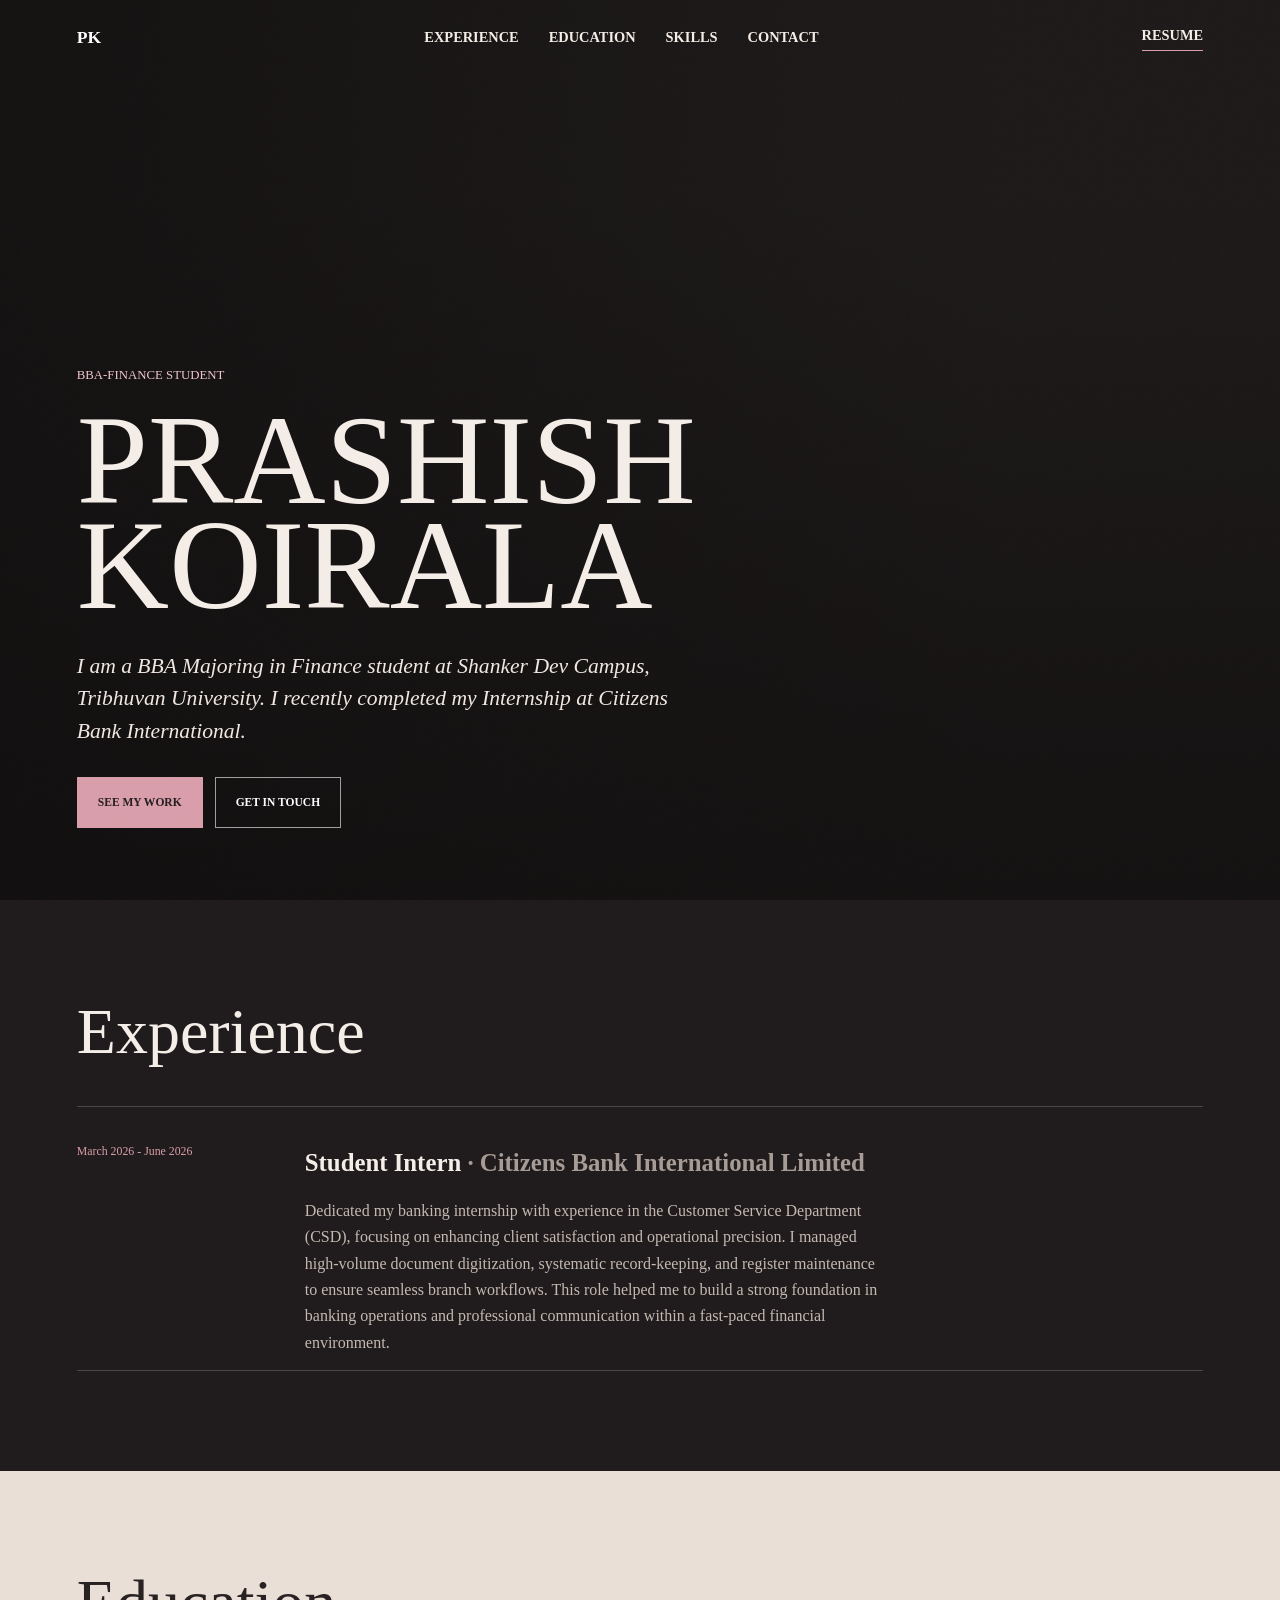
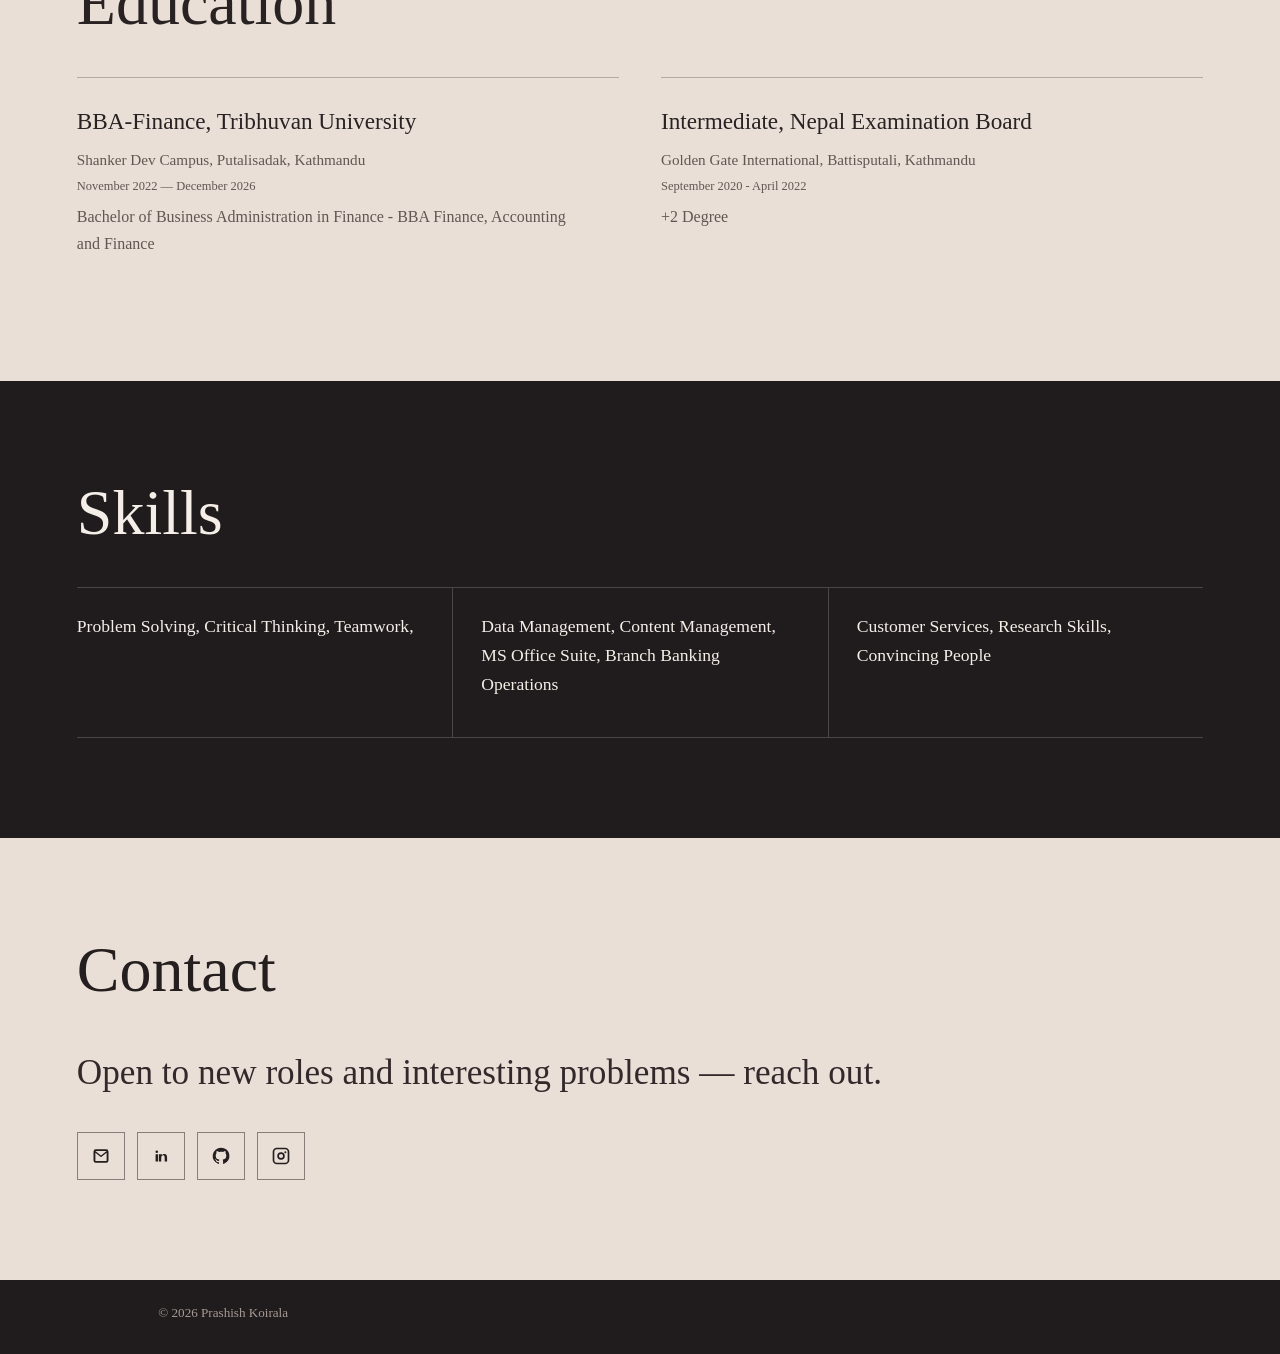
==== index.html @ e0abf927 "Add files via upload" ====
<!DOCTYPE html>
<html lang="en">
<head>
<meta charset="UTF-8" />
<meta name="viewport" content="width=device-width, initial-scale=1.0" />
<title>Prashish Koirala</title>
<meta name="description" content="Portfolio of Prashish Koirala. Experience, education, and projects." />
<link rel="icon" type="image/svg+xml" href="favicon.svg">
<link rel="stylesheet" href="styles.css">
</head>
<body>

<div class="grain" aria-hidden="true"></div>

<nav class="nav">
  <a href="#top" class="nav__mark" aria-label="Home">PK</a>
  <div class="nav__links">
    <a href="#experience">Experience</a>
    <a href="#education">Education</a>
    <a href="#skills">Skills</a>
    <a href="#contact">Contact</a>
  </div>
  <a class="nav__resume" href="resume.html" id="resume-link">Resume</a>
</nav>

<header class="hero" id="top">
  <div class="hero__text">
    <p class="hero__kicker">BBA-Finance Student</p>
    <h1 class="hero__name">PRASHISH<br>KOIRALA</h1>
    <p class="hero__tagline">I am a BBA Majoring in Finance student at Shanker Dev Campus, Tribhuvan University.
I recently completed my Internship at Citizens Bank International.</p>
    <div class="hero__actions">
      <a href="#experience" class="btn btn--primary">See My Work</a>
      <a href="#contact" class="btn btn--ghost">Get in Touch</a>
    </div>
  </div>
</header>

<main>

  <section class="section" id="experience">
    <div class="section__head">
      <h2>Experience</h2>
    </div>

    <ol class="timeline">
      <li class="timeline__item">
        <div class="timeline__meta">
          <span class="timeline__date">March 2026 - June 2026</span>
        </div>
        <div class="timeline__body">
          <h3>Student Intern <span class="tk-muted">· Citizens Bank International Limited</span></h3>
          <p>Dedicated my banking internship with experience in the Customer Service Department (CSD), focusing on enhancing client satisfaction and operational precision. I managed high-volume document digitization, systematic record-keeping, and register maintenance to ensure seamless branch workflows. This role helped me to build a strong foundation in banking operations and professional communication within a fast-paced financial environment.</p>
          <ul class="tags">
           
          </ul>
        </div>
      </li>
    </ol>
  </section>
  <section class="section section--paper" id="education">
    <div class="section__head">
      <h2>Education</h2>
    </div>

    <div class="edu-grid">
      <div class="edu-card">
        <h3>BBA-Finance, Tribhuvan University</h3>
        <p class="edu-card__school">Shanker Dev Campus, Putalisadak, Kathmandu</p>
        <p class="edu-card__meta">November 2022 — December 2026</p>
        <p>Bachelor of Business Administration in Finance - BBA Finance, Accounting and Finance</p>
      </div>
      <div class="edu-card">
        <h3>Intermediate, Nepal Examination Board</h3>
        <p class="edu-card__school">Golden Gate International, Battisputali, Kathmandu</p>
        <p class="edu-card__meta">September 2020 - April 2022</p>
        <p>+2 Degree</p>
      </div>
    </div>
  </section>

  <section class="section section--dark" id="skills">
    <div class="section__head">
      <h2>Skills</h2>
    </div>
    <div class="skills">
      <div class="skills__group">
       
        <p>Problem Solving, Critical Thinking, Teamwork, </p>
      </div>
      <div class="skills__group">
     
        <p>Data Management, Content Management, MS Office Suite, Branch Banking Operations</p>
      </div>
      <div class="skills__group">
       
        <p>Customer Services, Research Skills, Convincing People</p>
      </div>
    </div>
  </section>



  <section class="section section--contact section--rose" id="contact">
    <div class="section__head">
      <h2>Contact</h2>
    </div>
    <p class="contact__lead">Open to new roles and interesting problems — reach out.</p>
    <div class="contact__links">
      <a href="mailto:koiralaprashish@gmail.com" aria-label="Email" target="_blank" rel="noopener">
        <svg viewBox="0 0 24 24" aria-hidden="true"><path d="M3 6.75A2.75 2.75 0 0 1 5.75 4h12.5A2.75 2.75 0 0 1 21 6.75v10.5A2.75 2.75 0 0 1 18.25 20H5.75A2.75 2.75 0 0 1 3 17.25V6.75Zm2.2-.75 6.8 5.31 6.8-5.31H5.2Zm13.55 2.02-6.1 4.76a1 1 0 0 1-1.3 0L5.25 8.02v9.23c0 .41.34.75.75.75h12c.41 0 .75-.34.75-.75V8.02Z"/></svg>
      </a>
      <a href="https://www.linkedin.com/in/prashishkk/" aria-label="LinkedIn" target="_blank" rel="noopener">
        <svg viewBox="0 0 24 24" aria-hidden="true"><path d="M6.94 8.5A1.56 1.56 0 1 1 6.94 5.38A1.56 1.56 0 0 1 6.94 8.5ZM5.5 9.94H8.38V18.5H5.5V9.94ZM10.38 9.94H13.09V11.11H13.13C13.51 10.38 14.45 9.61 15.85 9.61C18.76 9.61 19.3 11.52 19.3 14V18.5H16.42V14.9C16.42 13.13 16.39 11.18 14.54 11.18C12.65 11.18 12.29 12.88 12.29 14.8V18.5H9.41V9.94H10.38Z"/></svg>
      </a>
      <a href="https://github.com/pprashishk" aria-label="GitHub" target="_blank" rel="noopener">
        <svg viewBox="0 0 24 24" aria-hidden="true"><path d="M12 2a10 10 0 0 0-3.16 19.49c.5.09.68-.22.68-.48v-1.7c-2.77.6-3.35-1.33-3.35-1.33-.45-1.15-1.1-1.46-1.1-1.46-.9-.62.07-.61.07-.61 1 .07 1.53 1.03 1.53 1.03.89 1.53 2.34 1.09 2.9.83.09-.65.35-1.09.63-1.34-2.21-.25-4.54-1.11-4.54-4.94 0-1.09.39-1.98 1.03-2.68-.1-.25-.45-1.28.1-2.66 0 0 .84-.27 2.75 1.02A9.53 9.53 0 0 1 12 6.86c.85 0 1.7.11 2.5.33 1.9-1.29 2.74-1.02 2.74-1.02.55 1.38.2 2.41.1 2.66.64.7 1.03 1.59 1.03 2.68 0 3.84-2.33 4.68-4.55 4.93.36.31.68.92.68 1.85v2.75c0 .26.18.58.69.48A10 10 0 0 0 12 2Z"/></svg>
      </a>
      <a href="https://instagram.com/prashishkk" aria-label="Instagram" target="_blank" rel="noopener">
        <svg viewBox="0 0 24 24" aria-hidden="true"><path d="M7 2h10a5 5 0 0 1 5 5v10a5 5 0 0 1-5 5H7a5 5 0 0 1-5-5V7a5 5 0 0 1 5-5Zm0 2a3 3 0 0 0-3 3v10a3 3 0 0 0 3 3h10a3 3 0 0 0 3-3V7a3 3 0 0 0-3-3H7Zm5 3.5A4.5 4.5 0 1 1 7.5 12 4.5 4.5 0 0 1 12 7.5Zm0 2A2.5 2.5 0 1 0 14.5 12 2.5 2.5 0 0 0 12 9.5Zm5.25-3.25a1.25 1.25 0 1 1-1.25 1.25 1.25 1.25 0 0 1 1.25-1.25Z"/></svg>
      </a>
    </div>
  </section>

</main>

<footer class="footer">
  <p>&copy; <span id="year"></span> Prashish Koirala </p>
</footer>

<script src="script.js"></script>
</body>
</html>
---- styles.css ----
/* ---------------------------------------------------------
   Tokens
--------------------------------------------------------- */
:root {
  --bg:        #6f96a0;
  --bg-panel:  #1d5f72;
  --bg-raised: #080a0e;
  --line:      #010102;
  --text:      #070606;
  --text-dim:  #0c0808;
  --text-mute: #f3f0f0;
  --accent:    #0cf520;
  --accent-2:  #ffb35c;
  --mono: 'IBM Plex Mono', ui-monospace, monospace;
  --sans: 'IBM Plex Sans', -apple-system, sans-serif;
  --display: 'Space Grotesk', var(--sans);
  --radius: 3px;
  --content-w: 780px;
}

* { box-sizing: border-box; }

html {
  scroll-behavior: smooth;
  scroll-padding-top: 90px;
}

@media (prefers-reduced-motion: reduce) {
  html { scroll-behavior: auto; }
  * { animation-duration: 0.001ms !important; transition-duration: 0.001ms !important; }
}

body {
  margin: 0;
  background: var(--bg);
  color: var(--text);
  font-family: 'Times New Roman', Times, serif;
  font-size: 10;
  line-height: 2.5;
  -webkit-font-smoothing: antialiased;
}

a { color: inherit; }

h1, h2, h3, h4 {
  font-family: 'Times New Roman', Times, serif;
  font-weight: 600;
  margin: 10;
  letter-spacing: -0.01em;
}

p { margin: 0.5em 0 0; color: var(--text-dim); max-width: 62ch; }

::selection { background: var(--accent); color: #0d1016; }

:focus-visible {
  outline: 2px solid var(--accent);
  outline-offset: 3px;
}

/* subtle grain so the flat dark bg doesn't feel like a template default */
.grain {
  position: fixed;
  inset: 0;
  pointer-events: none;
  opacity: 0.035;
  z-index: 999;
  background-image: url("data:image/svg+xml,%3Csvg xmlns='http://www.w3.org/2000/svg' width='120' height='120'%3E%3Cfilter id='n'%3E%3CfeTurbulence type='fractalNoise' baseFrequency='0.9' numOctaves='2' stitchTiles='stitch'/%3E%3C/filter%3E%3Crect width='100%25' height='100%25' filter='url(%23n)'/%3E%3C/svg%3E");
}

/* ---------------------------------------------------------
   Nav
--------------------------------------------------------- */
.nav {
  position: sticky;
  top: 0;
  z-index: 100;
  display: flex;
  align-items: center;
  justify-content: space-between;
  padding: 20px clamp(20px, 6vw, 64px);
  background: rgb(54, 247, 6);
  backdrop-filter: blur(10px);
  border-bottom: 1px solid var(--line);
}

.nav__mark {
  display: inline-flex;
  align-items: center;
  justify-content: center;
  width: 42px;
  height: 42px;
  border-radius: 6px;
  border: 1px solid var(--line);
  background: rgba(8, 10, 14, 0.2);
  color: var(--text);
  text-decoration: none;
  font-family: 'Times New Roman', Times, serif;
  font-weight: 700;
  font-size: 1rem;
  line-height: 1;
  box-shadow: 0 8px 22px rgba(0,0,0,0.12);
}

.nav__links {
  display: flex;
  gap: 28px;
}

.nav__links a {
  text-decoration: none;
  color: var(--text-dim);
  font-size: 0.92rem;
  transition: color 0.15s ease;
}
.nav__links a:hover { color: var(--text); }

.nav__resume {
  text-decoration: none;
  font-size: 0.9rem;
  color: var(--text);
  border-bottom: 1px solid var(--accent);
  padding-bottom: 2px;
}

@media (max-width: 720px) {
  html { scroll-padding-top: 120px; }

  .nav {
    flex-wrap: wrap;
    padding: 12px 18px;
  }

  .nav__links {
    order: 3;
    flex: 1 0 100%;
    justify-content: space-between;
    gap: 10px;
    padding-top: 8px;
  }

  .nav__links a { font-size: 0.82rem; }

  body { line-height: 1.65; }

  .hero {
    padding: 44px 20px 48px;
  }

  .hero__name {
    font-size: clamp(1.75rem, 8vw, 4.4rem);
    overflow-wrap: anywhere;
  }

  .hero__kicker { font-size: 1rem; }
  .hero__tagline { font-size: 1rem; }

  .hero__actions { flex-wrap: wrap; }

  .section { padding-top: 20px; padding-bottom: 20px; }

  .edu-card { padding: 20px; }
}

/* ---------------------------------------------------------
   Hero
--------------------------------------------------------- */
.hero {
  display: grid;
  grid-template-columns: 1.1fr 0.9fr;
  gap: 48px;
  align-items: center;
  min-height: 88vh;
  padding: 40px clamp(20px, 6vw, 64px) 60px;
  max-width: 1280px;
  margin: 0 auto;
}

.hero__text {
  width: 100%;
}

.hero__kicker {
  font-family: var(--mono);
  font-size: 1.3rem;
  color: var(--accent);
  margin: 0 0 14px;
}

.hero__name {
  font-size: clamp(5rem, 6vw, 4.4rem);
  line-height: 1.02;
}

.hero__tagline {
  margin-top: 10px;
  font-size: 1.2rem;
  color: var(--text-dim);
  max-width: 46ch;
}

.hero__actions {
  display: flex;
  gap: 14px;
  margin-top: 34px;
}

.btn {
  display: inline-block;
  text-decoration: none;
  padding: 15px 22px;
  border-radius: var(--radius);
  font-size: 0.95rem;
  font-weight: 500;
  transition: transform 0.15s ease, background 0.15s ease, border-color 0.15s ease;
}
.btn--primary {
  background: var(--accent);
  color: x#070606;
}
.btn--primary:hover { transform: translateY(-1px); }

.btn--ghost {
  border: 1px solid var(--line);
  color: var(--text);
}
.btn--ghost:hover { border-color: var(--accent); }

/* terminal card */
.hero__terminal {
  margin-top: 32px;
  background: var(--bg-panel);
  border: 1px solid var(--line);
  border-radius: 8px;
  overflow: hidden;
  box-shadow: 0 30px 60px -30px rgba(0,0,0,0.6);
  max-width: 620px;
}

.terminal__bar {
  display: flex;
  align-items: center;
  gap: 8px;
  padding: 10px 14px;
  border-bottom: 1px solid var(--line);
  background: var(--bg-raised);
}

.dot { width: 9px; height: 9px; border-radius: 50%; display: inline-block; }
.dot--r { background: #ff5f56; }
.dot--y { background: #ffbd2e; }
.dot--g { background: #27c93f; }

.terminal__title {
  margin-left: 8px;
  font-family: var(--mono);
  font-size: 0.78rem;
  color: var(--text-mute);
}

.terminal__body {
  margin: 0;
  padding: 24px;
  font-family: var(--mono);
  font-size: 0.95rem;
  color: var(--text);
  min-height: 140px;
  white-space: pre-wrap;
}

.resume-card {
  border: 1px solid var(--line);
  border-radius: 8px;
  padding: 28px;
  background: rgba(18, 18, 18, 0.18);
}

.resume-card__header {
  display: flex;
  justify-content: space-between;
  align-items: end;
  gap: 24px;
  padding-bottom: 24px;
  border-bottom: 1px solid var(--line);
}

.resume-card__eyebrow {
  margin: 0 0 6px;
  font-family: var(--mono);
  font-size: 0.78rem;
  color: var(--accent);
  text-transform: uppercase;
  letter-spacing: 0.12em;
}

.resume-card__meta {
  margin: 0;
  font-family: var(--mono);
  font-size: 0.76rem;
  color: var(--text-mute);
}

.resume-grid {
  display: grid;
  grid-template-columns: repeat(2, minmax(0, 1fr));
  gap: 28px;
  padding-top: 24px;
}

.resume-grid h4 {
  margin-bottom: 10px;
  font-size: 0.95rem;
  color: var(--accent);
}

.resume-grid p,
.resume-grid li {
  color: var(--text-dim);
}

.resume-grid ul {
  margin: 0;
  padding-left: 18px;
}

.resume__actions {
  display: flex;
  flex-wrap: wrap;
  gap: 14px;
  margin-top: 28px;
}

@media (max-width: 720px) {
  .resume-card__header,
  .resume-grid {
    grid-template-columns: 1fr;
    display: block;
  }

  .resume-card__header {
    display: block;
  }

  .resume-card__meta {
    margin-top: 10px;
  }
}

.tk-muted { color: var(--text-mute); }

.cursor {
  display: inline-block;
  color: var(--accent);
  animation: blink 1s step-end infinite;
}
@keyframes blink { 50% { opacity: 0; } }

@media (max-width: 860px) {
  .hero { grid-template-columns: 1fr; min-height: unset; padding-top: 60px; }
}

/* ---------------------------------------------------------
   Sections (shared)
--------------------------------------------------------- */
.section {
  max-width: var(--content-w);
  margin: 0 auto;
  padding: 12px clamp(20px, 6vw, 64px) 10px;
}

.section__head {
  display: flex;
  align-items: baseline;
  gap: 14px;
  margin-bottom: 6px;
}

.section__num {
  font-family: var(--mono);
  color: var(--accent);
  font-size: 0.85rem;
}

.section__head h2 {
  font-size: 1.7rem;
}

/* ---------------------------------------------------------
   Experience timeline
--------------------------------------------------------- */
.timeline {
  list-style: none;
  margin: 0;
  padding: 0;
  border-left: none;
}

.timeline__item {
  position: relative;
  padding: 0;
}
.timeline__item:last-child { padding-bottom: 0; }

.timeline__item::before {
  content: "";
  display: none;
}

.timeline__date {
  font-family: var(--mono);
  font-size: 0.82rem;
  color: var(--text-mute);
}

.timeline__body h3 {
  font-size: 1.15rem;
  margin-top: 6px;
  font-weight: 600;
}

.tags {
  list-style: none;
  display: flex;
  flex-wrap: wrap;
  gap: 8px;
  padding: 0;
  margin: 14px 0 0;
}
.tags li {
  font-family: var(--mono);
  font-size: 0.78rem;
  color: var(--text-dim);
  border: 1px solid var(--line);
  padding: 3px 9px;
  border-radius: var(--radius);
}

/* ---------------------------------------------------------
   Education
--------------------------------------------------------- */
.edu-grid {
  display: grid;
  grid-template-columns: 1fr 1fr;
  gap: 20px;
}
@media (max-width: 640px) { .edu-grid { grid-template-columns: 1fr; } }

.edu-card {
  border: 1px solid var(--line);
  border-radius: 6px;
  padding: 24px;
  background: var(--bg-panel);
}
.edu-card__school { color: var(--accent-2); margin-top: 6px; font-size: 0.95rem; }
.edu-card__meta {
  font-family: var(--mono);
  font-size: 0.78rem;
  color: var(--text-mute);
  margin-top: 4px;
}

/* ---------------------------------------------------------
   Skills
--------------------------------------------------------- */
.skills {
  display: grid;
  grid-template-columns: repeat(3, 1fr);
  gap: 24px;
}
@media (max-width: 640px) { .skills { grid-template-columns: 1fr; } }

.skills__group h4 {
  font-size: 0.85rem;
  font-family: var(--mono);
  color: var(--accent);
  font-weight: 500;
}

/* ---------------------------------------------------------
   Projects
--------------------------------------------------------- */
.projects {
  display: flex;
  flex-direction: column;
}

.project {
  display: grid;
  grid-template-columns: 60px 1fr;
  gap: 20px;
  padding: 28px 0;
  border-bottom: 1px solid var(--line);
}
.project:last-child { border-bottom: none; }

.project__index {
  font-family: var(--mono);
  color: var(--text-mute);
  font-size: 0.85rem;
  padding-top: 3px;
}

.project h3 { font-size: 1.15rem; }

.project__links {
  display: flex;
  gap: 18px;
  margin-top: 14px;
}
.project__links a {
  text-decoration: none;
  font-size: 0.88rem;
  color: var(--accent);
}
.project__links a:hover { text-decoration: underline; }

/* ---------------------------------------------------------
   Contact
--------------------------------------------------------- */
.section--contact { text-align: left; }

.contact__lead {
  font-size: 1.15rem;
  color: var(--text);
}

.contact__links {
  display: flex;
  gap: 16px;
  margin-top: 10px;
  flex-wrap: wrap;
}
.contact__links a {
  display: inline-flex;
  align-items: center;
  justify-content: center;
  width: 44px;
  height: 44px;
  border: 1px solid var(--line);
  border-radius: 10px;
  background: rgba(8, 10, 14, 0.35);
  transition: transform 0.15s ease, border-color 0.15s ease, background 0.15s ease;
}
.contact__links a:hover {
  transform: translateY(-1px);
  border-color: var(--accent);
  background: rgba(8, 10, 14, 0.55);
}
.contact__links svg {
  width: 20px;
  height: 20px;
  fill: var(--text);
}

/* ---------------------------------------------------------
   Footer
--------------------------------------------------------- */
.footer {
  text-align: center;
  padding: 1px 2px 60px;
  font-size: 0.82rem;
  color: var(--text-mute);
}

/* Editorial portfolio redesign */
:root {
  --bg: #1d1a1b;
  --bg-panel: #282324;
  --bg-raised: #171516;
  --line: rgba(244, 235, 228, 0.2);
  --text: #f5eee8;
  --text-dim: #c4b9b2;
  --text-mute: #a79b95;
  --accent: #d99eaa;
  --accent-2: #b17c66;
  --mono: 'IBM Plex Mono', ui-monospace, monospace;
  --sans: 'DM Sans', sans-serif;
  --display: 'DM Sans', sans-serif;
  --radius: 0;
  --content-w: 1160px;
}

html { scroll-padding-top: 24px; }

body {
  background: var(--bg);
  color: var(--text);
  font-family: var(--sans);
  font-size: 16px;
  line-height: 1.65;
}

h1, h2, h3, h4 {
  margin: 0;
  font-family: var(--sans);
  font-weight: 500;
  letter-spacing: 0;
}

p { color: var(--text-dim); }

::selection { background: var(--accent); color: #211b1c; }

.grain { opacity: 0.025; }

.nav {
  position: absolute;
  top: 0;
  right: 0;
  left: 0;
  padding: 24px clamp(20px, 6vw, 84px);
  border: 0;
  background: transparent;
  color: #fff;
  backdrop-filter: none;
}

.nav__mark {
  width: auto;
  height: auto;
  border: 0;
  border-radius: 0;
  background: none;
  box-shadow: none;
  color: #fff;
  font-family: var(--sans);
  font-size: 1.1rem;
}

.nav__links { gap: 30px; }

.nav__links a,
.nav__resume {
  color: #f5eee8;
  font-size: 0.9rem;
  font-weight: 700;
  text-transform: uppercase;
}

.nav__links a:hover { color: var(--accent); }
.nav__resume { border-color: var(--accent); }

.hero {
  position: relative;
  display: flex;
  align-items: end;
  min-height: 100svh;
  max-width: none;
  padding: 150px clamp(20px, 6vw, 84px) 72px;
  overflow: hidden;
  background-color: #282323;
  background-image: linear-gradient(rgba(16, 14, 14, 0.34), rgba(16, 14, 14, 0.34)), linear-gradient(90deg, rgba(16, 14, 14, 0.76), rgba(16, 14, 14, 0.17) 78%), linear-gradient(0deg, rgba(16, 14, 14, 0.78), transparent 78%), url('https://images.unsplash.com/photo-1605649487212-47bdab064df7?auto=format&fit=crop&w=2200&q=85');
  background-position: center, center, center, center 48%;
  background-size: cover;
}

.hero__text {
  position: relative;
  z-index: 1;
  max-width: 1060px;
}

.hero__kicker {
  margin: 0 0 22px;
  color: #f0c5cc;
  font-family: var(--mono);
  font-size: 0.8rem;
  text-transform: uppercase;
}

.hero__name {
  max-width: 1000px;
  font-size: 8rem;
  font-weight: 500;
  line-height: 0.82;
  overflow-wrap: anywhere;
}

.hero__tagline {
  max-width: 600px;
  margin-top: 32px;
  color: #f2e8e3;
  font-family: 'Playfair Display', Georgia, serif;
  font-size: 1.35rem;
  font-style: italic;
  line-height: 1.5;
}

.hero__actions { gap: 12px; margin-top: 30px; }

.btn {
  padding: 15px 20px;
  border: 1px solid transparent;
  border-radius: 0;
  font-size: 0.72rem;
  font-weight: 700;
  text-transform: uppercase;
}

.btn--primary { background: var(--accent); color: #241d1f; }
.btn--primary:hover { background: #e8b9c1; }
.btn--ghost { border-color: rgba(255, 255, 255, 0.6); color: #fff; }
.btn--ghost:hover { border-color: var(--accent); }

.section {
  width: 100%;
  max-width: none;
  margin: 0;
  padding: 100px clamp(20px, 6vw, 84px);
  background: #201c1d;
}

.section--dark { background: #201c1d; }

.section__head {
  display: flex;
  align-items: baseline;
  gap: 30px;
  max-width: 1160px;
  margin: 0 auto 42px;
}

.section__num {
  flex: 0 0 150px;
  color: var(--accent);
  font-size: 0.68rem;
  font-weight: 700;
  text-transform: uppercase;
}

.section__head h2 {
  color: var(--text);
  font-size: 4rem;
  line-height: 1;
}

.timeline {
  max-width: 1160px;
  margin: 0 auto;
  border-top: 1px solid var(--line);
}

.timeline__item {
  display: grid;
  grid-template-columns: 190px minmax(0, 1fr);
  gap: 38px;
  padding: 30px 0;
  border-bottom: 1px solid var(--line);
}

.timeline__date {
  color: var(--accent);
  font-size: 0.74rem;
  line-height: 1.6;
}

.timeline__body h3 { font-size: 1.55rem; }
.tk-muted { color: var(--text-mute); }
.timeline__body p { max-width: 72ch; margin-top: 14px; }

.section--paper {
  background: #e9dfd7;
  color: #282223;
}

.section--paper .section__num { color: #986b68; }
.section--paper .section__head h2 { color: #282223; }
.section--paper p { color: #625652; }

.edu-grid {
  max-width: 1160px;
  margin: 0 auto;
  grid-template-columns: repeat(2, minmax(0, 1fr));
  gap: 42px;
}

.edu-card {
  padding: 24px 0;
  border: 0;
  border-top: 1px solid rgba(40, 34, 35, 0.28);
  border-radius: 0;
  background: transparent;
}

.edu-card h3 { font-size: 1.45rem; }
.edu-card__school { color: #986b68; }
.edu-card__meta { color: #766862; }

.skills {
  max-width: 1160px;
  margin: 0 auto;
  grid-template-columns: repeat(3, minmax(0, 1fr));
  gap: 0;
  border-top: 1px solid var(--line);
}

.skills__group {
  min-height: 150px;
  padding: 24px 28px 24px 0;
  border-bottom: 1px solid var(--line);
}

.skills__group + .skills__group { padding-left: 28px; border-left: 1px solid var(--line); }
.skills__group p { margin: 0; color: var(--text); font-size: 1.1rem; }

.section--contact {
  text-align: left;
  background: #e9dfd7;
  color: #241e1f;
}

.section--contact .section__num { color: #573f43; }
.section--contact .section__head h2 { color: #241e1f; }
.contact__lead { max-width: 1160px; margin: 0 auto; color: #33282a; font-family: 'Playfair Display', Georgia, serif; font-size: 2.2rem; }

.contact__links {
  max-width: 1160px;
  margin: 30px auto 0;
  gap: 12px;
}

.contact__links a {
  width: 48px;
  height: 48px;
  border: 1px solid rgba(36, 30, 31, 0.5);
  border-radius: 0;
  background: transparent;
}

.contact__links a:hover { border-color: #241e1f; background: rgba(255, 255, 255, 0.22); }
.contact__links svg { fill: #241e1f; }

.footer { padding: 22px 20px 30px; color: var(--text-mute); background: #201c1d; }
.footer p { margin: 0; color: inherit; }

.resume-body {
  min-height: 100vh;
  padding: 56px 24px 80px;
  background: #201c1d;
  color: #282223;
}

.resume-page {
  max-width: 1000px;
  margin: 0 auto;
  padding: 56px;
  border: 0;
  border-radius: 0;
  background: #e9dfd7;
  box-shadow: none;
}

.resume-page h1 { font-size: 3.5rem; }
.resume-page__header { align-items: end; padding-bottom: 24px; border-color: rgba(40, 34, 35, 0.24); }
.resume-page__meta { color: #766862; }
.resume-layout { gap: 24px 40px; }
.resume-section h3 { color: #986b68; }
.resume-section p, .resume-section ul { color: #514744; }
.resume-actions { gap: 12px; }
.resume-actions .btn--ghost { border-color: #6a5652; color: #282223; }

@media (max-width: 860px) {
  .hero { min-height: 88svh; padding-top: 140px; }
  .hero__name { font-size: 6rem; }
}

@media (max-width: 720px) {
  html { scroll-padding-top: 18px; }
  .nav { flex-wrap: nowrap; padding: 18px 20px; }
  .nav__links { order: initial; flex: initial; justify-content: initial; gap: 14px; padding: 0; }
  .nav__links a { font-size: 0.68rem; }
  .nav__resume { font-size: 0.62rem; }
  .hero { min-height: 92svh; padding: 120px 20px 48px; background-position: center, center, center, 58% center; }
  .hero__name { font-size: 3.6rem; overflow-wrap: normal; }
  .hero__kicker { font-size: 0.68rem; }
  .hero__tagline { max-width: 38ch; font-size: 1.1rem; }
  .hero__actions { flex-wrap: wrap; }
  .section { padding: 68px 20px; }
  .section__head { display: block; margin-bottom: 28px; }
  .section__num { display: block; margin-bottom: 12px; }
  .section__head h2 { font-size: 3rem; }
  .timeline__item { grid-template-columns: 1fr; gap: 12px; }
  .edu-grid { grid-template-columns: 1fr; gap: 12px; }
  .skills { grid-template-columns: 1fr; }
  .skills__group { min-height: 0; padding: 20px 0; }
  .skills__group + .skills__group { padding-left: 0; border-left: 0; }
  .contact__lead { font-size: 1.8rem; }
  .resume-body { padding: 20px 12px 40px; }
  .resume-page { padding: 28px 22px; }
  .resume-page h1 { font-size: 2.6rem; }
  .resume-page__header, .resume-layout { display: block; }
  .resume-page__meta { margin-top: 12px; }
  .resume-section { margin-bottom: 24px; }
}

@media (max-width: 390px) {
  .nav {
    flex-wrap: wrap;
    gap: 10px 0;
    padding: 14px 16px;
  }

  .nav__links {
    order: 3;
    flex: 1 0 100%;
    justify-content: space-between;
    gap: 0;
  }

  .nav__links a { font-size: 0.68rem; }
  .nav__resume { font-size: 0.62rem; }
  .hero__name { font-size: 3.4rem; }
}

*, *::before, *::after {
  font-family: "Times New Roman", Times, serif !important;
}
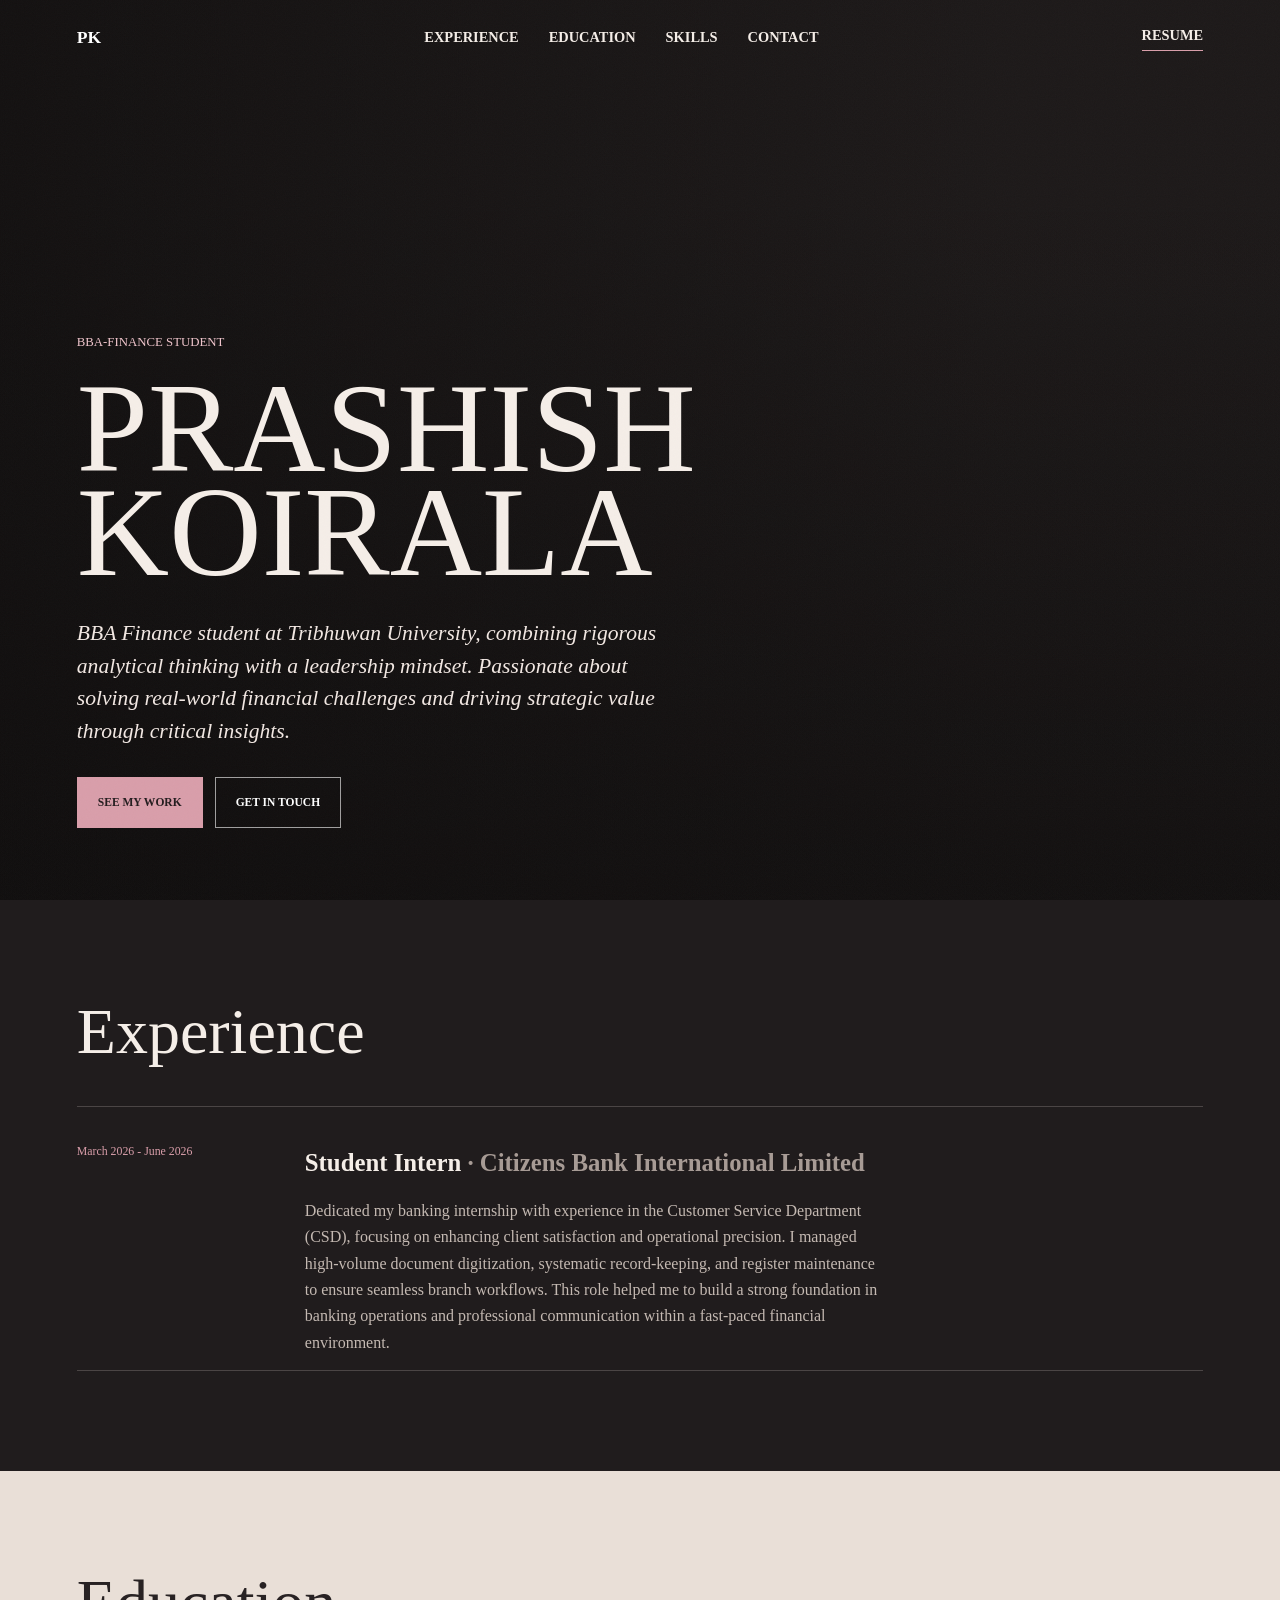
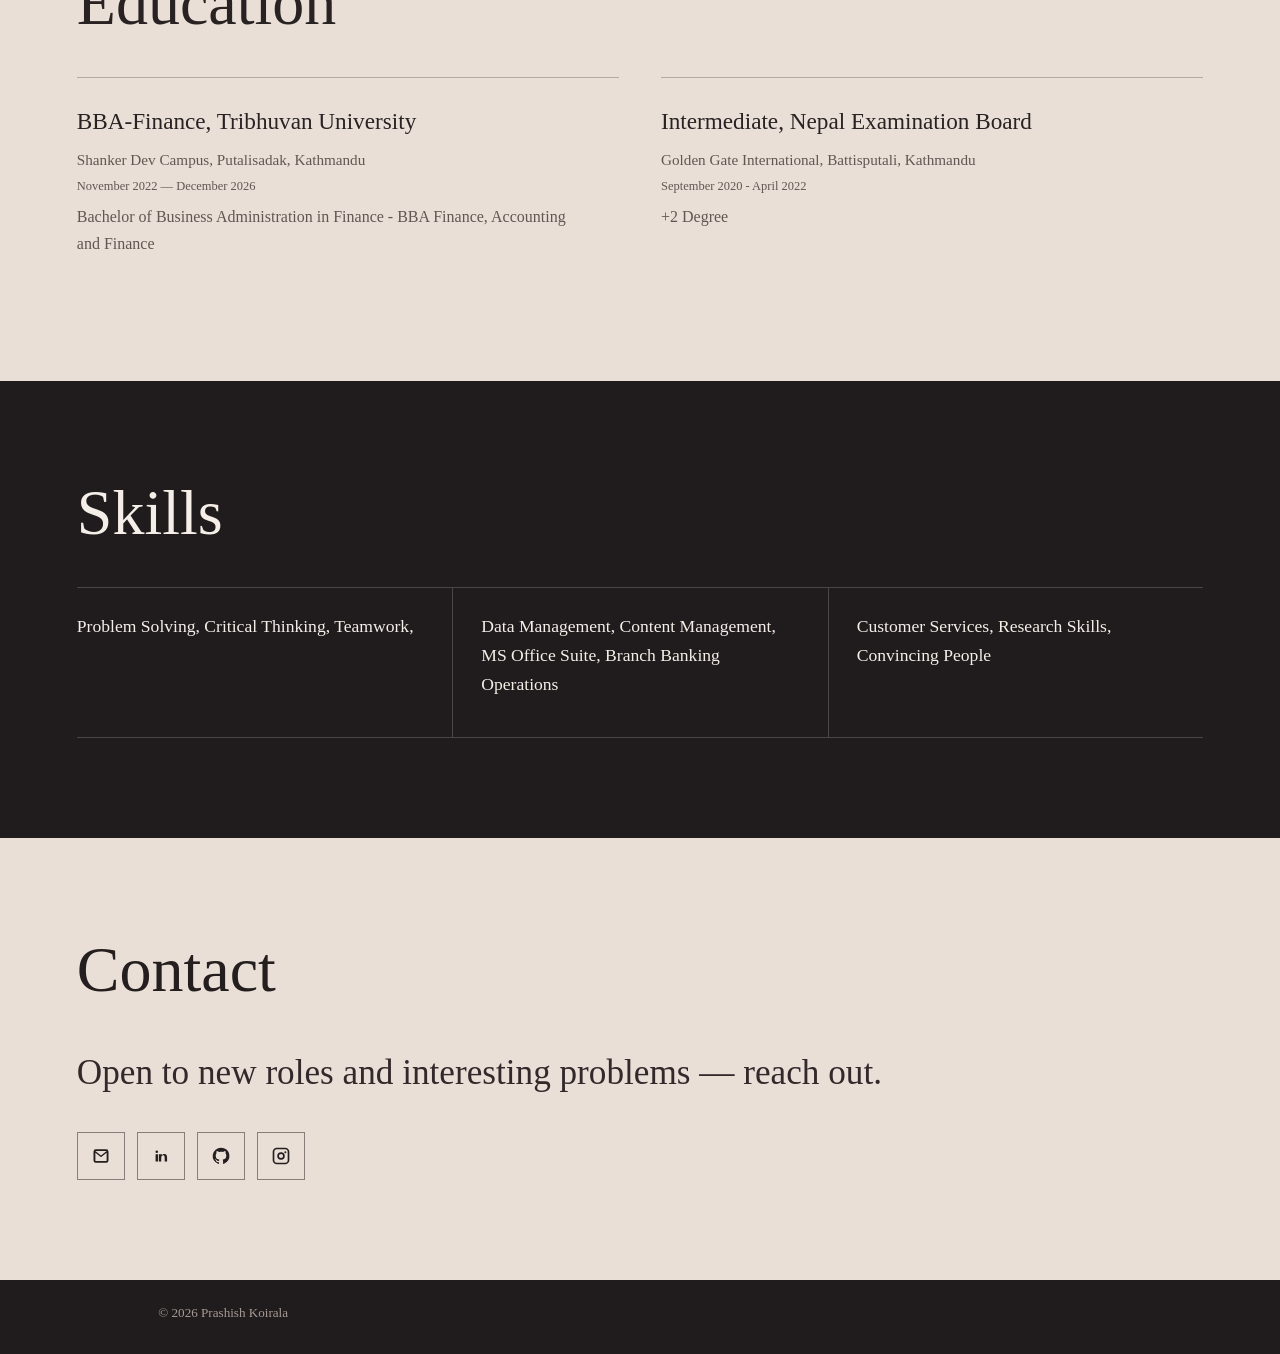
==== commit b10a49cd: "Add files via upload" ====
--- a/index.html
+++ b/index.html
@@ -27,8 +27,7 @@
   <div class="hero__text">
     <p class="hero__kicker">BBA-Finance Student</p>
     <h1 class="hero__name">PRASHISH<br>KOIRALA</h1>
-    <p class="hero__tagline">I am a BBA Majoring in Finance student at Shanker Dev Campus, Tribhuvan University.
-I recently completed my Internship at Citizens Bank International.</p>
+    <p class="hero__tagline">BBA Finance student at Tribhuwan University, combining rigorous analytical thinking with a leadership mindset. Passionate about solving real-world financial challenges and driving strategic value through critical insights.</p>
     <div class="hero__actions">
       <a href="#experience" class="btn btn--primary">See My Work</a>
       <a href="#contact" class="btn btn--ghost">Get in Touch</a>
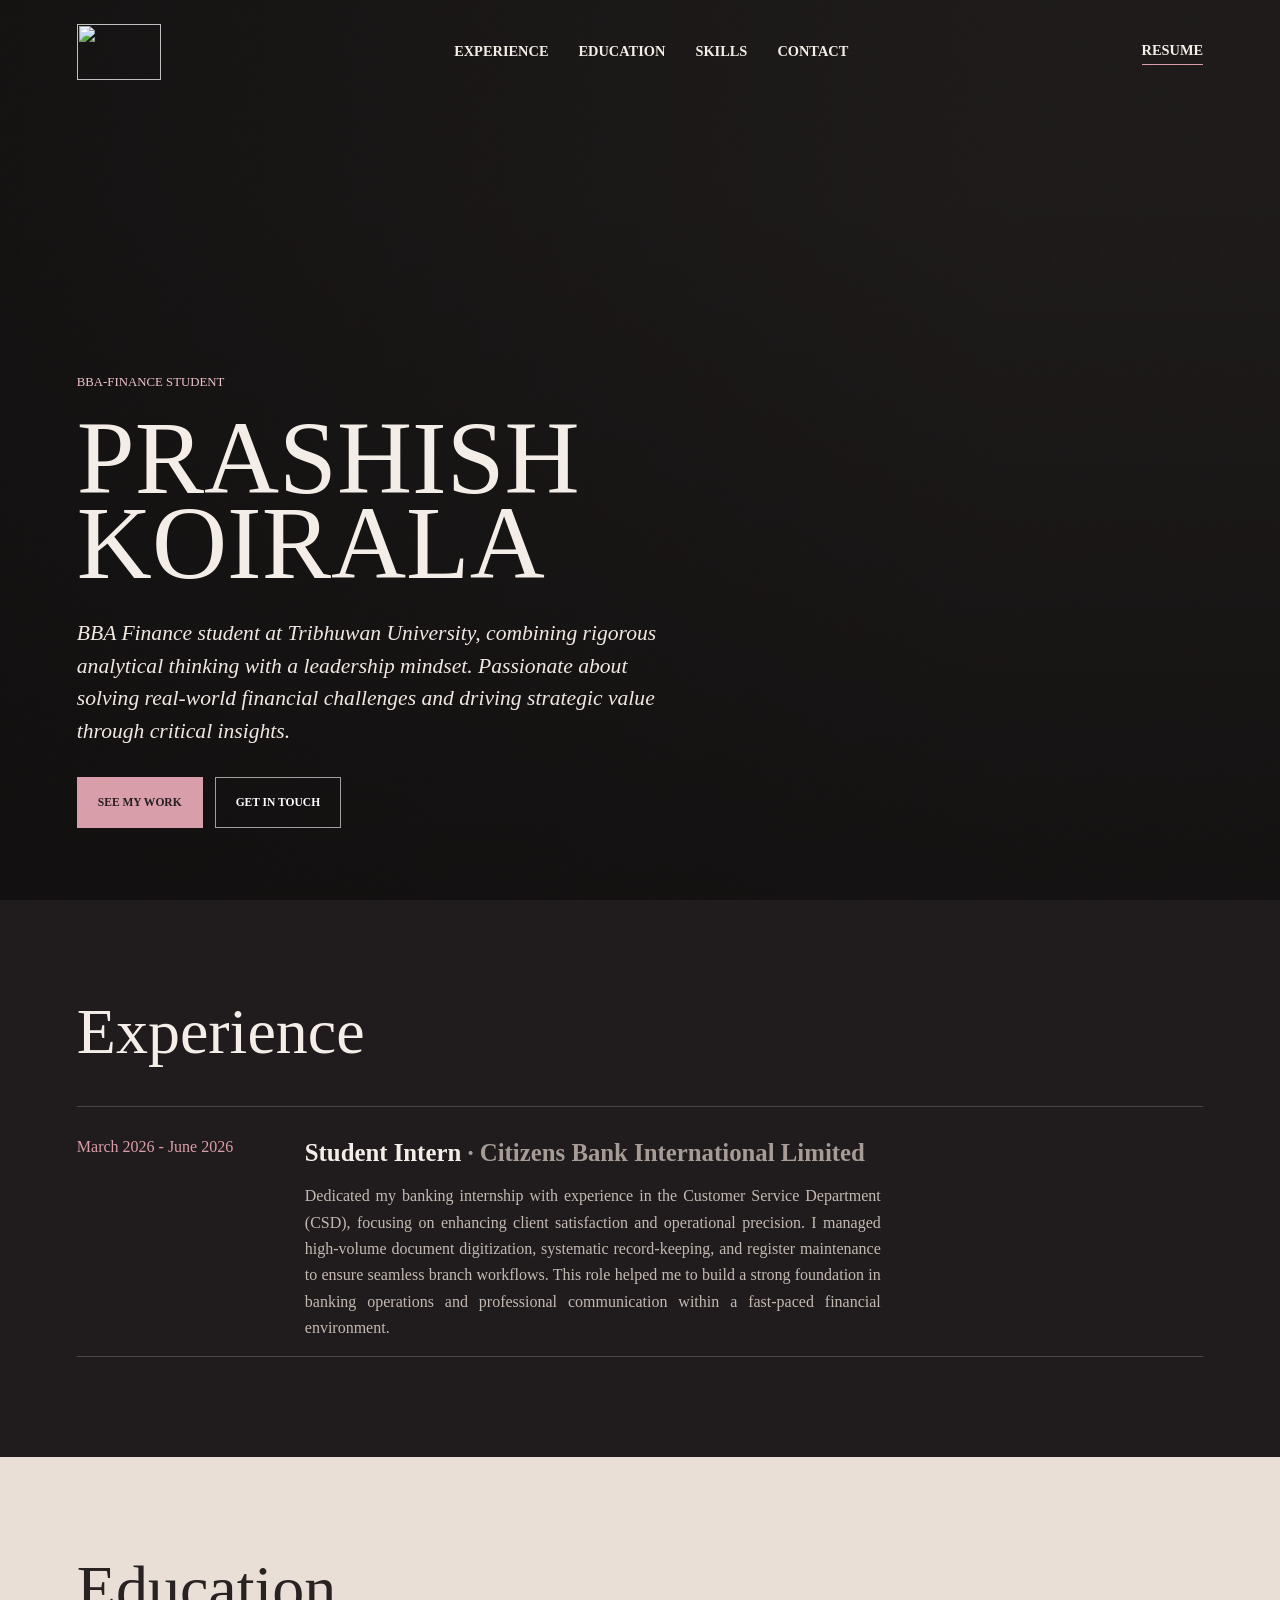
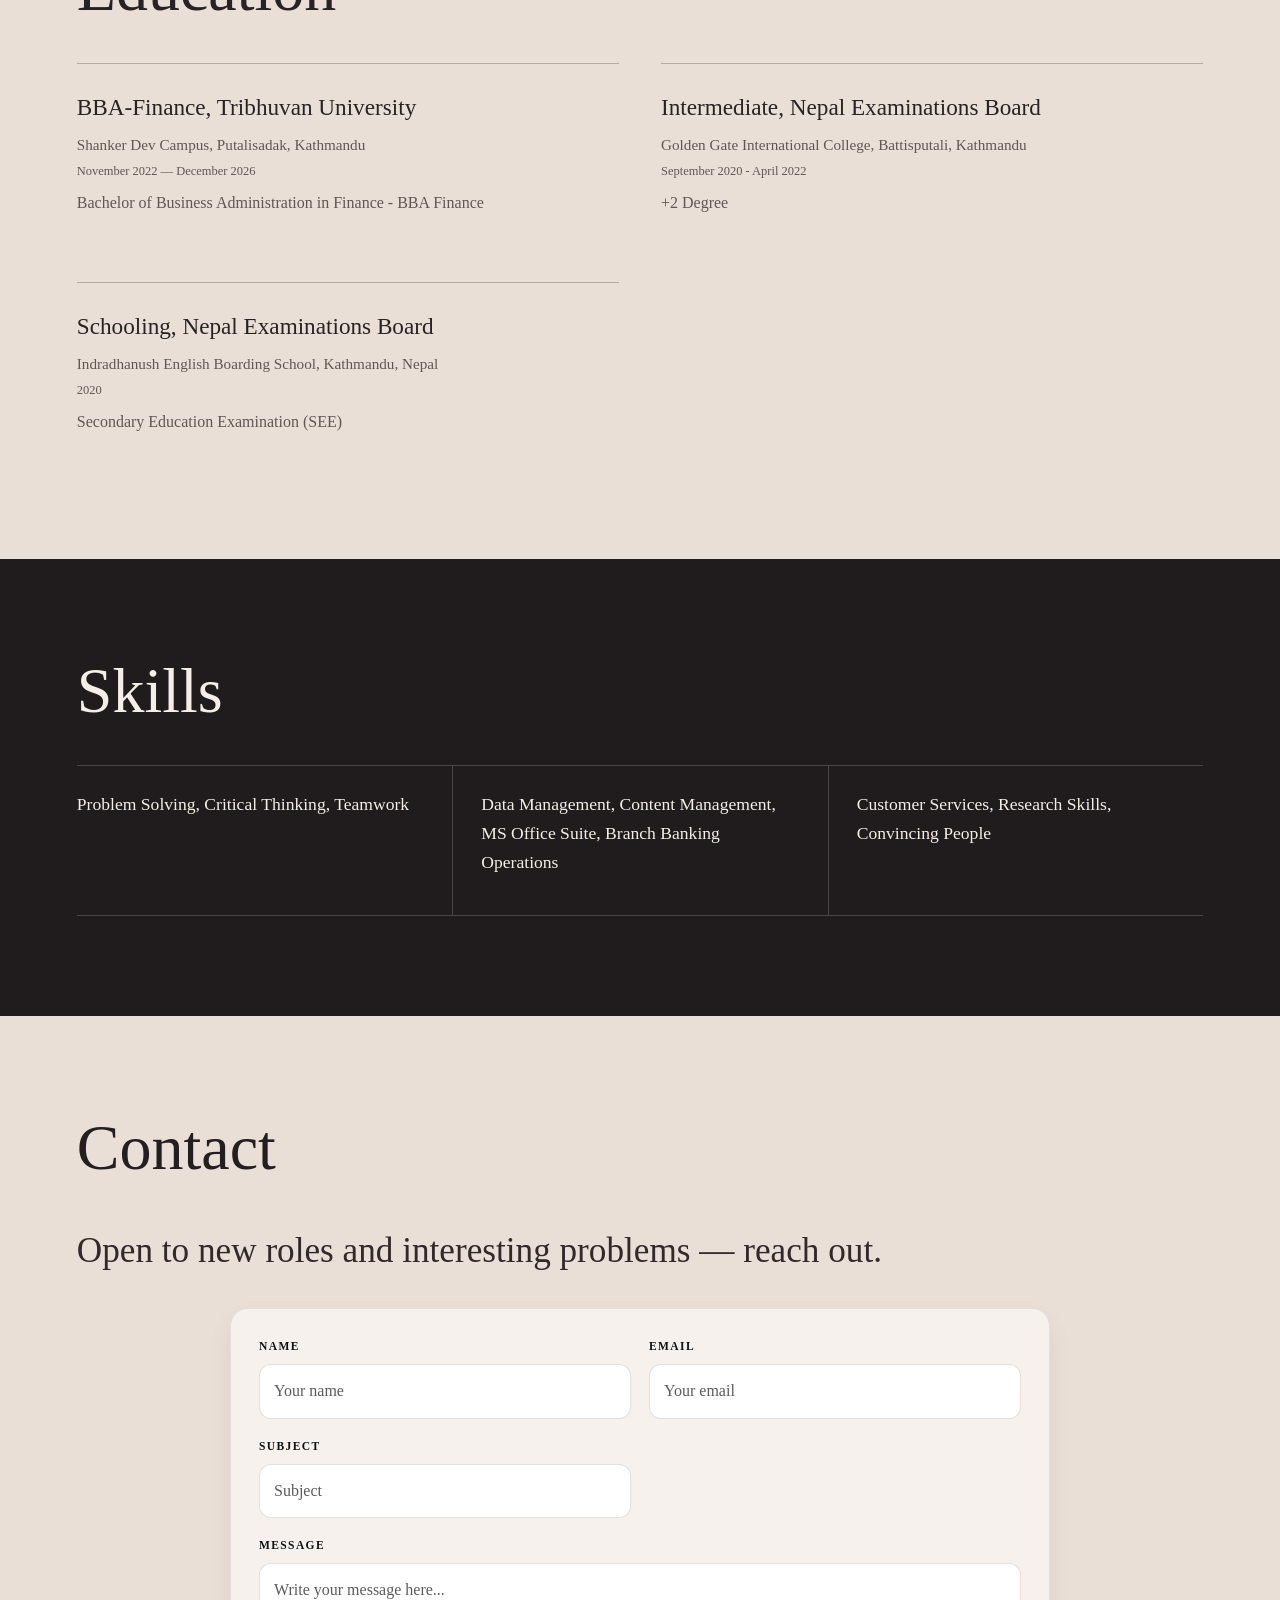
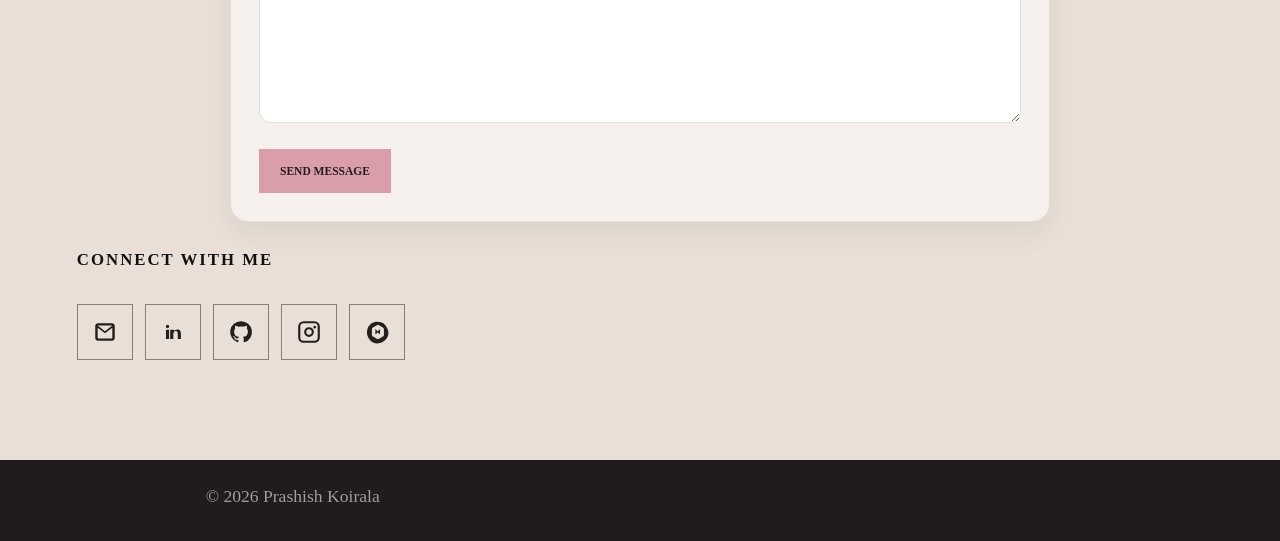
==== commit 8857f46e: "Add files via upload" ====
--- a/index.html
+++ b/index.html
@@ -13,7 +13,9 @@
 <div class="grain" aria-hidden="true"></div>
 
 <nav class="nav">
-  <a href="#top" class="nav__mark" aria-label="Home">PK</a>
+  <a href="#top" class="nav__mark" aria-label="Home">
+    <img src="assets/bat-logo.png" alt="">
+  </a>
   <div class="nav__links">
     <a href="#experience">Experience</a>
     <a href="#education">Education</a>
@@ -67,13 +69,19 @@
         <h3>BBA-Finance, Tribhuvan University</h3>
         <p class="edu-card__school">Shanker Dev Campus, Putalisadak, Kathmandu</p>
         <p class="edu-card__meta">November 2022 — December 2026</p>
-        <p>Bachelor of Business Administration in Finance - BBA Finance, Accounting and Finance</p>
+        <p>Bachelor of Business Administration in Finance - BBA Finance</p>
       </div>
       <div class="edu-card">
-        <h3>Intermediate, Nepal Examination Board</h3>
-        <p class="edu-card__school">Golden Gate International, Battisputali, Kathmandu</p>
+        <h3>Intermediate, Nepal Examinations Board</h3>
+        <p class="edu-card__school">Golden Gate International College, Battisputali, Kathmandu</p>
         <p class="edu-card__meta">September 2020 - April 2022</p>
         <p>+2 Degree</p>
+      </div>
+      <div class="edu-card">
+        <h3> Schooling, Nepal Examinations Board </h3>
+        <p class="edu-card__school">Indradhanush English Boarding School, Kathmandu, Nepal</p>
+        <p class="edu-card__meta">2020</p>
+        <p>Secondary Education Examination (SEE)</p>
       </div>
     </div>
   </section>
@@ -85,7 +93,7 @@
     <div class="skills">
       <div class="skills__group">
        
-        <p>Problem Solving, Critical Thinking, Teamwork, </p>
+        <p>Problem Solving, Critical Thinking, Teamwork </p>
       </div>
       <div class="skills__group">
      
@@ -105,19 +113,48 @@
       <h2>Contact</h2>
     </div>
     <p class="contact__lead">Open to new roles and interesting problems — reach out.</p>
-    <div class="contact__links">
-      <a href="mailto:koiralaprashish@gmail.com" aria-label="Email" target="_blank" rel="noopener">
-        <svg viewBox="0 0 24 24" aria-hidden="true"><path d="M3 6.75A2.75 2.75 0 0 1 5.75 4h12.5A2.75 2.75 0 0 1 21 6.75v10.5A2.75 2.75 0 0 1 18.25 20H5.75A2.75 2.75 0 0 1 3 17.25V6.75Zm2.2-.75 6.8 5.31 6.8-5.31H5.2Zm13.55 2.02-6.1 4.76a1 1 0 0 1-1.3 0L5.25 8.02v9.23c0 .41.34.75.75.75h12c.41 0 .75-.34.75-.75V8.02Z"/></svg>
-      </a>
-      <a href="https://www.linkedin.com/in/prashishkk/" aria-label="LinkedIn" target="_blank" rel="noopener">
-        <svg viewBox="0 0 24 24" aria-hidden="true"><path d="M6.94 8.5A1.56 1.56 0 1 1 6.94 5.38A1.56 1.56 0 0 1 6.94 8.5ZM5.5 9.94H8.38V18.5H5.5V9.94ZM10.38 9.94H13.09V11.11H13.13C13.51 10.38 14.45 9.61 15.85 9.61C18.76 9.61 19.3 11.52 19.3 14V18.5H16.42V14.9C16.42 13.13 16.39 11.18 14.54 11.18C12.65 11.18 12.29 12.88 12.29 14.8V18.5H9.41V9.94H10.38Z"/></svg>
-      </a>
-      <a href="https://github.com/pprashishk" aria-label="GitHub" target="_blank" rel="noopener">
-        <svg viewBox="0 0 24 24" aria-hidden="true"><path d="M12 2a10 10 0 0 0-3.16 19.49c.5.09.68-.22.68-.48v-1.7c-2.77.6-3.35-1.33-3.35-1.33-.45-1.15-1.1-1.46-1.1-1.46-.9-.62.07-.61.07-.61 1 .07 1.53 1.03 1.53 1.03.89 1.53 2.34 1.09 2.9.83.09-.65.35-1.09.63-1.34-2.21-.25-4.54-1.11-4.54-4.94 0-1.09.39-1.98 1.03-2.68-.1-.25-.45-1.28.1-2.66 0 0 .84-.27 2.75 1.02A9.53 9.53 0 0 1 12 6.86c.85 0 1.7.11 2.5.33 1.9-1.29 2.74-1.02 2.74-1.02.55 1.38.2 2.41.1 2.66.64.7 1.03 1.59 1.03 2.68 0 3.84-2.33 4.68-4.55 4.93.36.31.68.92.68 1.85v2.75c0 .26.18.58.69.48A10 10 0 0 0 12 2Z"/></svg>
-      </a>
-      <a href="https://instagram.com/prashishkk" aria-label="Instagram" target="_blank" rel="noopener">
-        <svg viewBox="0 0 24 24" aria-hidden="true"><path d="M7 2h10a5 5 0 0 1 5 5v10a5 5 0 0 1-5 5H7a5 5 0 0 1-5-5V7a5 5 0 0 1 5-5Zm0 2a3 3 0 0 0-3 3v10a3 3 0 0 0 3 3h10a3 3 0 0 0 3-3V7a3 3 0 0 0-3-3H7Zm5 3.5A4.5 4.5 0 1 1 7.5 12 4.5 4.5 0 0 1 12 7.5Zm0 2A2.5 2.5 0 1 0 14.5 12 2.5 2.5 0 0 0 12 9.5Zm5.25-3.25a1.25 1.25 0 1 1-1.25 1.25 1.25 1.25 0 0 1 1.25-1.25Z"/></svg>
-      </a>
+
+    <form class="contact__form" action="mailto:koiralaprashish@gmail.com?subject=Portfolio%20Inquiry" method="post" enctype="text/plain">
+      <div class="contact__field">
+        <label for="name">Name</label>
+        <input id="name" name="name" type="text" placeholder="Your name" required>
+      </div>
+      <div class="contact__field">
+        <label for="email">Email</label>
+        <input id="email" name="email" type="email" placeholder="Your email" required>
+      </div>
+      <div class="contact__field">
+        <label for="subject">Subject</label>
+        <input id="subject" name="subject" type="text" placeholder="Subject" required>
+      </div>
+      <div class="contact__field contact__field--full">
+        <label for="message">Message</label>
+        <textarea id="message" name="message" rows="5" placeholder="Write your message here..." required></textarea>
+      </div>
+      <button type="submit" class="btn btn--primary">Send Message</button>
+    </form>
+
+    <div class="contact__socials">
+      <p class="contact__socials-label">Connect with me</p>
+      <div class="contact__links">
+        <a href="mailto:koiralaprashish@gmail.com?subject=Portfolio%20Inquiry" aria-label="Email" target="_blank" rel="noopener">
+          <svg viewBox="0 0 24 24" aria-hidden="true"><path d="M3 6.75A2.75 2.75 0 0 1 5.75 4h12.5A2.75 2.75 0 0 1 21 6.75v10.5A2.75 2.75 0 0 1 18.25 20H5.75A2.75 2.75 0 0 1 3 17.25V6.75Zm2.2-.75 6.8 5.31 6.8-5.31H5.2Zm13.55 2.02-6.1 4.76a1 1 0 0 1-1.3 0L5.25 8.02v9.23c0 .41.34.75.75.75h12c.41 0 .75-.34.75-.75V8.02Z"/></svg>
+        </a>
+        <a href="https://www.linkedin.com/in/prashishkk/" aria-label="LinkedIn" target="_blank" rel="noopener">
+          <svg viewBox="0 0 24 24" aria-hidden="true"><path d="M6.94 8.5A1.56 1.56 0 1 1 6.94 5.38A1.56 1.56 0 0 1 6.94 8.5ZM5.5 9.94H8.38V18.5H5.5V9.94ZM10.38 9.94H13.09V11.11H13.13C13.51 10.38 14.45 9.61 15.85 9.61C18.76 9.61 19.3 11.52 19.3 14V18.5H16.42V14.9C16.42 13.13 16.39 11.18 14.54 11.18C12.65 11.18 12.29 12.88 12.29 14.8V18.5H9.41V9.94H10.38Z"/></svg>
+        </a>
+        <a href="https://github.com/pprashishk" aria-label="GitHub" target="_blank" rel="noopener">
+          <svg viewBox="0 0 24 24" aria-hidden="true"><path d="M12 2a10 10 0 0 0-3.16 19.49c.5.09.68-.22.68-.48v-1.7c-2.77.6-3.35-1.33-3.35-1.33-.45-1.15-1.1-1.46-1.1-1.46-.9-.62.07-.61.07-.61 1 .07 1.53 1.03 1.53 1.03.89 1.53 2.34 1.09 2.9.83.09-.65.35-1.09.63-1.34-2.21-.25-4.54-1.11-4.54-4.94 0-1.09.39-1.98 1.03-2.68-.1-.25-.45-1.28.1-2.66 0 0 .84-.27 2.75 1.02A9.53 9.53 0 0 1 12 6.86c.85 0 1.7.11 2.5.33 1.9-1.29 2.74-1.02 2.74-1.02.55 1.38.2 2.41.1 2.66.64.7 1.03 1.59 1.03 2.68 0 3.84-2.33 4.68-4.55 4.93.36.31.68.92.68 1.85v2.75c0 .26.18.58.69.48A10 10 0 0 0 12 2Z"/></svg>
+        </a>
+        <a href="https://instagram.com/prashishkk" aria-label="Instagram" target="_blank" rel="noopener">
+          <svg viewBox="0 0 24 24" aria-hidden="true"><path d="M7 2h10a5 5 0 0 1 5 5v10a5 5 0 0 1-5 5H7a5 5 0 0 1-5-5V7a5 5 0 0 1 5-5Zm0 2a3 3 0 0 0-3 3v10a3 3 0 0 0 3 3h10a3 3 0 0 0 3-3V7a3 3 0 0 0-3-3H7Zm5 3.5A4.5 4.5 0 1 1 7.5 12 4.5 4.5 0 0 1 12 7.5Zm0 2A2.5 2.5 0 1 0 14.5 12 2.5 2.5 0 0 0 12 9.5Zm5.25-3.25a1.25 1.25 0 1 1-1.25 1.25 1.25 1.25 0 0 1 1.25-1.25Z"/></svg>
+        </a>
+        <a href="https://vsco.co/" aria-label="VSCO" target="_blank" rel="noopener">
+          <svg viewBox="0 0 24 24" aria-hidden="true" fill="currentColor">
+            <path d="M12 2.5C8.4 2.5 5.2 4.5 3.7 7.9c-1.8 4.1-1 8.9 2.4 12.1 1.7 1.6 3.9 2.5 6.2 2.5 3.5 0 6.8-1.8 8.9-4.9 1.8-2.8 1.8-6.4.1-9.3A9.7 9.7 0 0 0 12 2.5Zm.2 3.1c.4-.2.9-.2 1.3 0l3.9 2.2c.6.3 1 .9 1 1.5v5.4c0 .6-.4 1.2-1 1.5l-3.9 2.2c-.4.2-.9.2-1.3 0l-3.9-2.2c-.6-.3-1-.9-1-1.5V9.3c0-.6.4-1.2 1-1.5l3.9-2.2Zm-1.7 3.7v4.7l2.9-1.7-2.9-3Zm4.3 0v4.7l-2.9-1.7 2.9-3Z"/>
+          </svg>
+        </a>
+      </div>
     </div>
   </section>
 
--- a/styles.css
+++ b/styles.css
@@ -524,10 +524,91 @@
   color: var(--text);
 }
 
+.contact__socials {
+  margin-top: 24px;
+}
+
+.contact__socials-label {
+  margin: 0 0 8px;
+  font-family: var(--mono);
+  font-size: 1.05rem;
+  letter-spacing: 0.12em;
+  text-transform: uppercase;
+  color: #111111;
+  font-weight: 800;
+}
+
+.contact__form {
+  display: grid;
+  grid-template-columns: repeat(2, minmax(0, 1fr));
+  gap: 18px;
+  max-width: 820px;
+  margin: 28px auto 0;
+  padding: 28px;
+  border: 1px solid rgba(0, 0, 0, 0.08);
+  border-radius: 18px;
+  background: #f7f1ee;
+  box-shadow: 0 12px 26px rgba(0, 0, 0, 0.06);
+}
+
+.contact__field {
+  display: flex;
+  flex-direction: column;
+  gap: 8px;
+}
+
+.contact__field--full {
+  grid-column: 1 / -1;
+}
+
+.contact__field label {
+  font-family: var(--mono);
+  font-size: 0.72rem;
+  font-weight: 700;
+  letter-spacing: 0.12em;
+  text-transform: uppercase;
+  color: #111111;
+}
+
+.contact__field input,
+.contact__field textarea {
+  width: 100%;
+  box-sizing: border-box;
+  padding: 13px 14px;
+  border: 1px solid rgba(0, 0, 0, 0.12);
+  border-radius: 12px;
+  background: #ffffff;
+  color: #111111;
+  font: inherit;
+  transition: border-color 0.18s ease, box-shadow 0.18s ease, transform 0.18s ease;
+}
+
+.contact__field input::placeholder,
+.contact__field textarea::placeholder {
+  color: #5b5b5b;
+}
+
+.contact__field input:focus,
+.contact__field textarea:focus {
+  outline: none;
+  border-color: #111111;
+  box-shadow: 0 0 0 3px rgba(17, 17, 17, 0.08);
+}
+
+.contact__field textarea {
+  min-height: 150px;
+  resize: vertical;
+}
+
+.contact__form .btn {
+  justify-self: start;
+  margin-top: 8px;
+}
+
 .contact__links {
   display: flex;
   gap: 16px;
-  margin-top: 10px;
+  margin-top: 24px;
   flex-wrap: wrap;
 }
 .contact__links a {
@@ -551,6 +632,13 @@
   height: 20px;
   fill: var(--text);
 }
+
+@media (max-width: 700px) {
+  .contact__form {
+    grid-template-columns: 1fr;
+  }
+}
+
 
 /* ---------------------------------------------------------
    Footer
@@ -627,6 +715,20 @@
   font-size: 1.1rem;
 }
 
+.nav__mark svg {
+  display: block;
+  width: 38px;
+  height: 26px;
+  fill: currentColor;
+}
+
+.nav__mark img {
+  display: block;
+  width: 84px;
+  height: 56px;
+  object-fit: contain;
+}
+
 .nav__links { gap: 30px; }
 
 .nav__links a,
@@ -649,7 +751,7 @@
   padding: 150px clamp(20px, 6vw, 84px) 72px;
   overflow: hidden;
   background-color: #282323;
-  background-image: linear-gradient(rgba(16, 14, 14, 0.34), rgba(16, 14, 14, 0.34)), linear-gradient(90deg, rgba(16, 14, 14, 0.76), rgba(16, 14, 14, 0.17) 78%), linear-gradient(0deg, rgba(16, 14, 14, 0.78), transparent 78%), url('https://images.unsplash.com/photo-1605649487212-47bdab064df7?auto=format&fit=crop&w=2200&q=85');
+  background-image: linear-gradient(rgba(16, 14, 14, 0.34), rgba(16, 14, 14, 0.34)), linear-gradient(90deg, rgba(16, 14, 14, 0.76), rgba(16, 14, 14, 0.17) 78%), linear-gradient(0deg, rgba(16, 14, 14, 0.78), transparent 78%), url('./assets/hero-bg.jpg');
   background-position: center, center, center, center 48%;
   background-size: cover;
 }
@@ -670,7 +772,7 @@
 
 .hero__name {
   max-width: 1000px;
-  font-size: 8rem;
+  font-size: 6.5rem;
   font-weight: 500;
   line-height: 0.82;
   overflow-wrap: anywhere;
@@ -749,14 +851,15 @@
 }
 
 .timeline__date {
+  display: block;
   color: var(--accent);
-  font-size: 0.74rem;
-  line-height: 1.6;
-}
-
-.timeline__body h3 { font-size: 1.55rem; }
+  font-size: 1rem;
+  line-height: 1.3;
+}
+
+.timeline__body h3 { margin-top: 0; font-size: 1.55rem; line-height: 1.3; }
 .tk-muted { color: var(--text-mute); }
-.timeline__body p { max-width: 72ch; margin-top: 14px; }
+.timeline__body p { max-width: 72ch; margin-top: 14px; text-align: justify; }
 
 .section--paper {
   background: #e9dfd7;
@@ -820,17 +923,17 @@
 }
 
 .contact__links a {
-  width: 48px;
-  height: 48px;
+  width: 56px;
+  height: 56px;
   border: 1px solid rgba(36, 30, 31, 0.5);
   border-radius: 0;
   background: transparent;
 }
 
 .contact__links a:hover { border-color: #241e1f; background: rgba(255, 255, 255, 0.22); }
-.contact__links svg { fill: #241e1f; }
-
-.footer { padding: 22px 20px 30px; color: var(--text-mute); background: #201c1d; }
+.contact__links svg { width: 26px; height: 26px; fill: #241e1f; }
+
+.footer { padding: 22px 20px 30px; color: var(--text-mute); background: #201c1d; font-size: 1.1rem; }
 .footer p { margin: 0; color: inherit; }
 
 .resume-body {
@@ -866,25 +969,47 @@
 
 @media (max-width: 720px) {
   html { scroll-padding-top: 18px; }
-  .nav { flex-wrap: nowrap; padding: 18px 20px; }
-  .nav__links { order: initial; flex: initial; justify-content: initial; gap: 14px; padding: 0; }
-  .nav__links a { font-size: 0.68rem; }
-  .nav__resume { font-size: 0.62rem; }
-  .hero { min-height: 92svh; padding: 120px 20px 48px; background-position: center, center, center, 58% center; }
-  .hero__name { font-size: 3.6rem; overflow-wrap: normal; }
+  .nav {
+    flex-wrap: wrap;
+    gap: 10px 0;
+    padding: 14px 20px;
+  }
+  .nav__mark img { width: 64px; height: 42px; }
+  .nav__links {
+    order: 3;
+    flex: 1 0 100%;
+    justify-content: space-between;
+    gap: 8px;
+    padding-top: 4px;
+  }
+  .nav__links a { font-size: 0.76rem; }
+  .nav__resume { font-size: 0.72rem; }
+  .hero { min-height: 88svh; padding: 112px 20px 44px; background-position: center, center, center, 58% center; }
+  .hero__name { font-size: clamp(3rem, 12vw, 4rem); overflow-wrap: normal; }
   .hero__kicker { font-size: 0.68rem; }
-  .hero__tagline { max-width: 38ch; font-size: 1.1rem; }
+  .hero__tagline { max-width: 38ch; margin-top: 24px; font-size: 1.05rem; }
   .hero__actions { flex-wrap: wrap; }
-  .section { padding: 68px 20px; }
-  .section__head { display: block; margin-bottom: 28px; }
+  .section { padding: 56px 20px; }
+  .section__head { display: block; margin-bottom: 24px; }
   .section__num { display: block; margin-bottom: 12px; }
-  .section__head h2 { font-size: 3rem; }
-  .timeline__item { grid-template-columns: 1fr; gap: 12px; }
-  .edu-grid { grid-template-columns: 1fr; gap: 12px; }
+  .section__head h2 { font-size: clamp(2.4rem, 10vw, 3rem); }
+  .timeline { border-top: 0; }
+  .timeline__item { grid-template-columns: 1fr; gap: 8px; padding: 22px 0; }
+  .timeline__date { font-size: 0.9rem; }
+  .timeline__body h3 { font-size: 1.3rem; }
+  .timeline__body p { margin-top: 10px; }
+  .edu-grid { grid-template-columns: 1fr; gap: 8px; }
+  .edu-card { padding: 20px 0; }
   .skills { grid-template-columns: 1fr; }
   .skills__group { min-height: 0; padding: 20px 0; }
   .skills__group + .skills__group { padding-left: 0; border-left: 0; }
-  .contact__lead { font-size: 1.8rem; }
+  .contact__lead { font-size: 1.65rem; }
+  .contact__form { gap: 14px; margin-top: 22px; padding: 18px; }
+  .contact__socials { margin-top: 20px; }
+  .contact__links { margin-top: 18px; }
+  .contact__links a { width: 48px; height: 48px; }
+  .contact__links svg { width: 23px; height: 23px; }
+  .footer { padding: 20px 16px 26px; font-size: 1rem; }
   .resume-body { padding: 20px 12px 40px; }
   .resume-page { padding: 28px 22px; }
   .resume-page h1 { font-size: 2.6rem; }
@@ -894,22 +1019,12 @@
 }
 
 @media (max-width: 390px) {
-  .nav {
-    flex-wrap: wrap;
-    gap: 10px 0;
-    padding: 14px 16px;
-  }
-
-  .nav__links {
-    order: 3;
-    flex: 1 0 100%;
-    justify-content: space-between;
-    gap: 0;
-  }
-
-  .nav__links a { font-size: 0.68rem; }
-  .nav__resume { font-size: 0.62rem; }
-  .hero__name { font-size: 3.4rem; }
+  .nav { padding-right: 16px; padding-left: 16px; }
+  .nav__links a { font-size: 0.7rem; }
+  .nav__resume { font-size: 0.68rem; }
+  .hero { padding-right: 16px; padding-left: 16px; }
+  .section { padding-right: 16px; padding-left: 16px; }
+  .contact__form { padding: 16px; }
 }
 
 *, *::before, *::after {
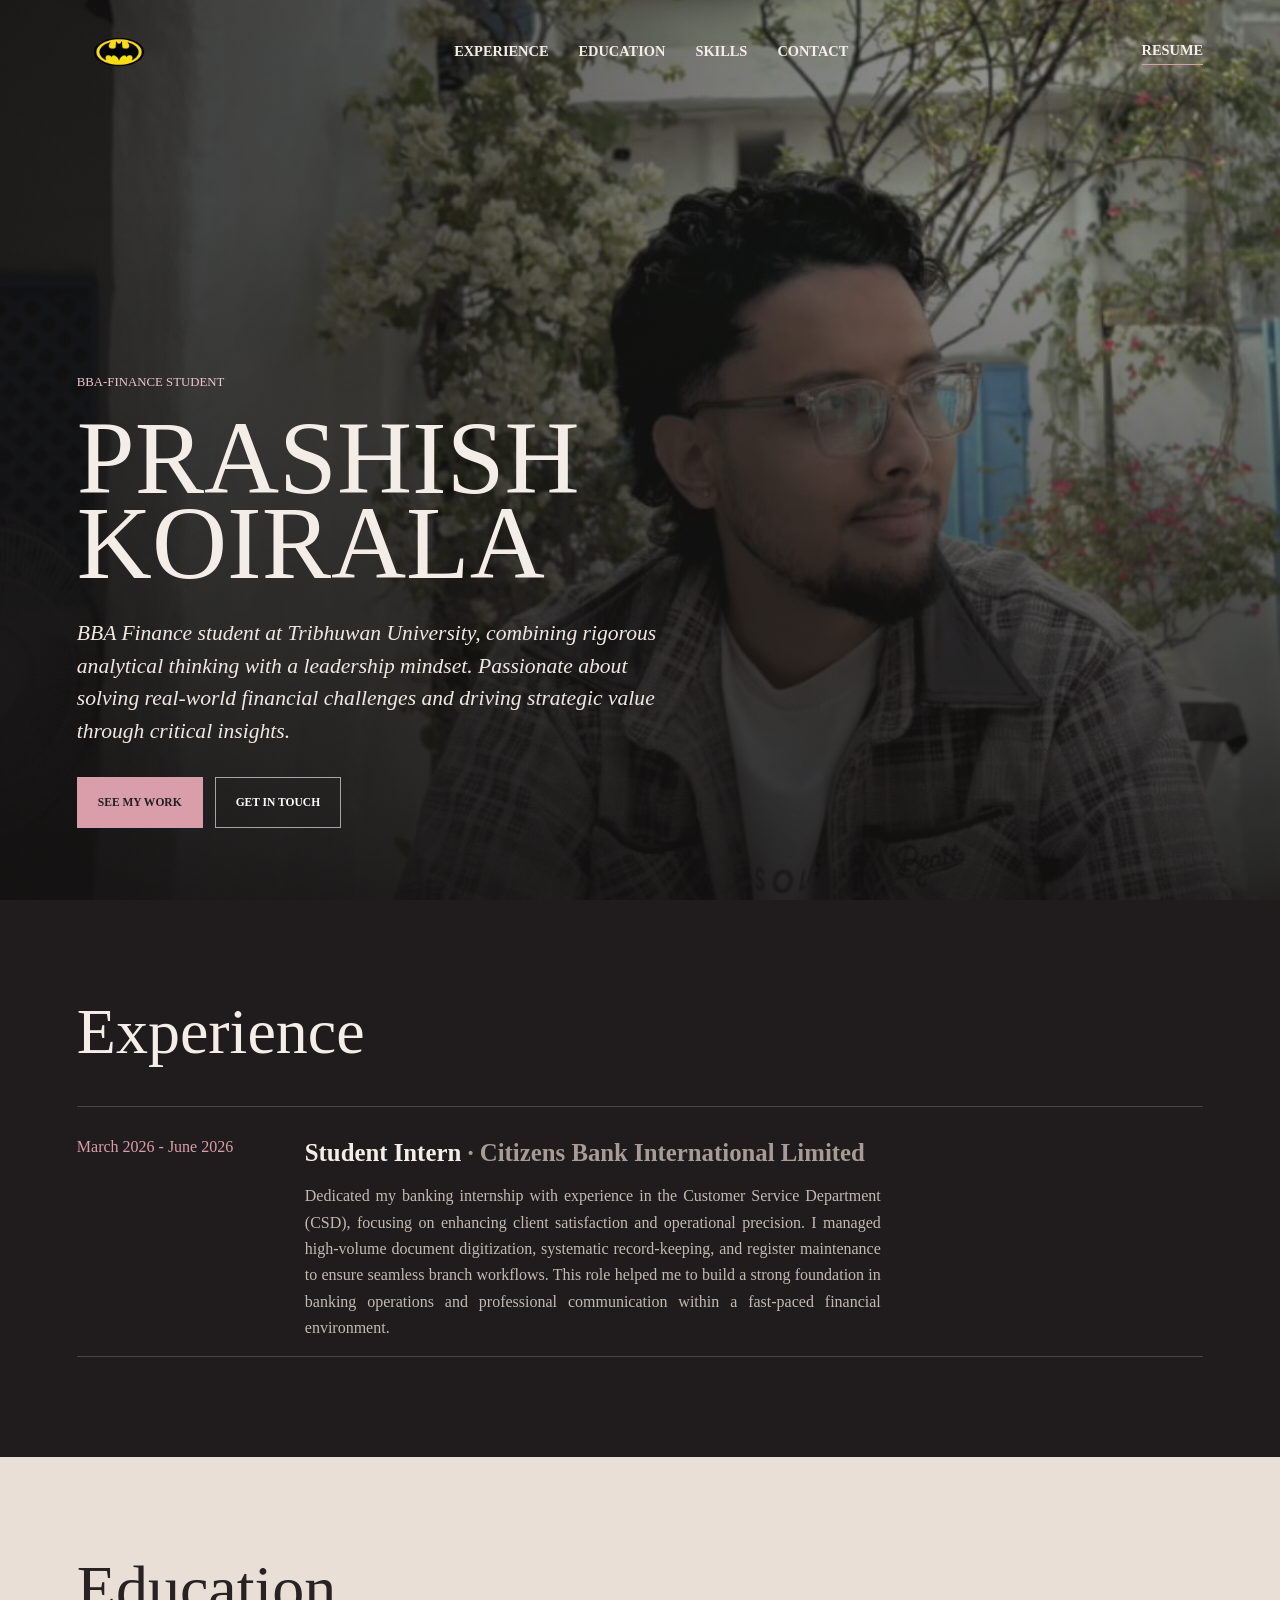
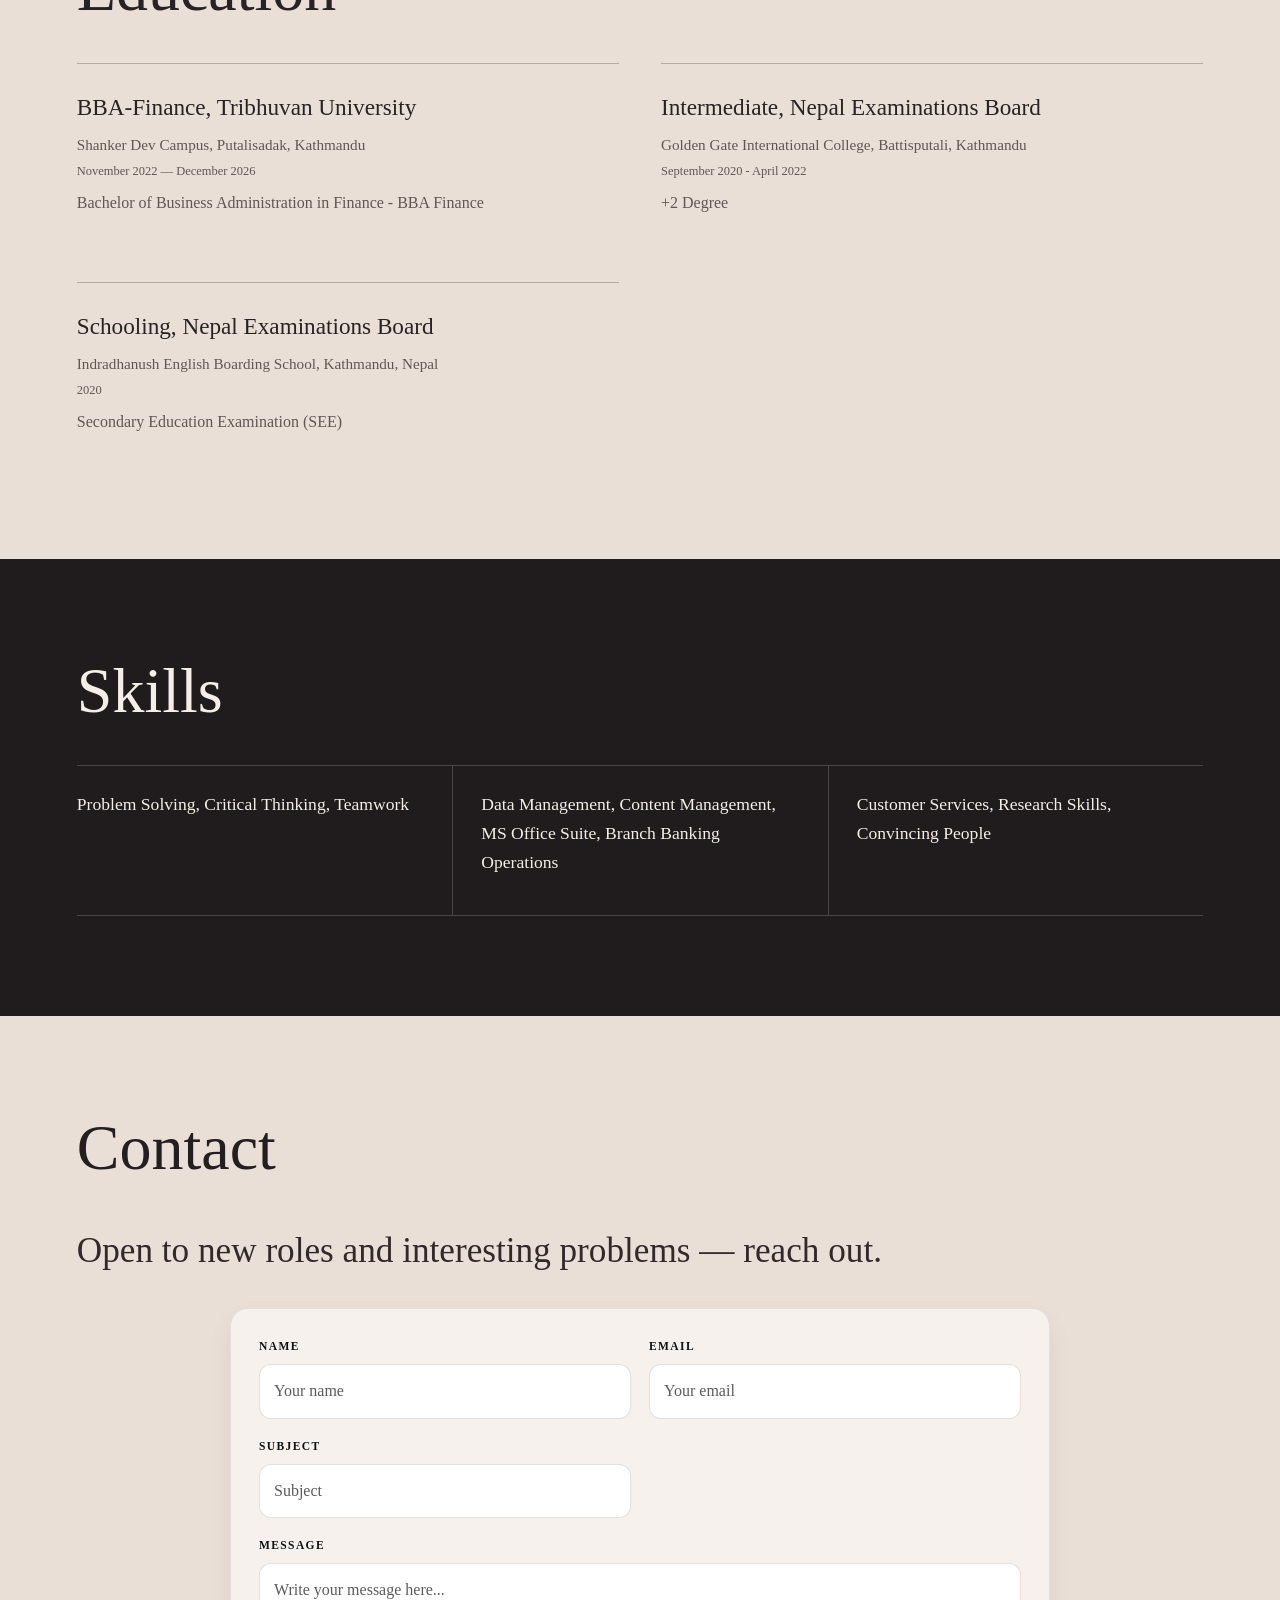
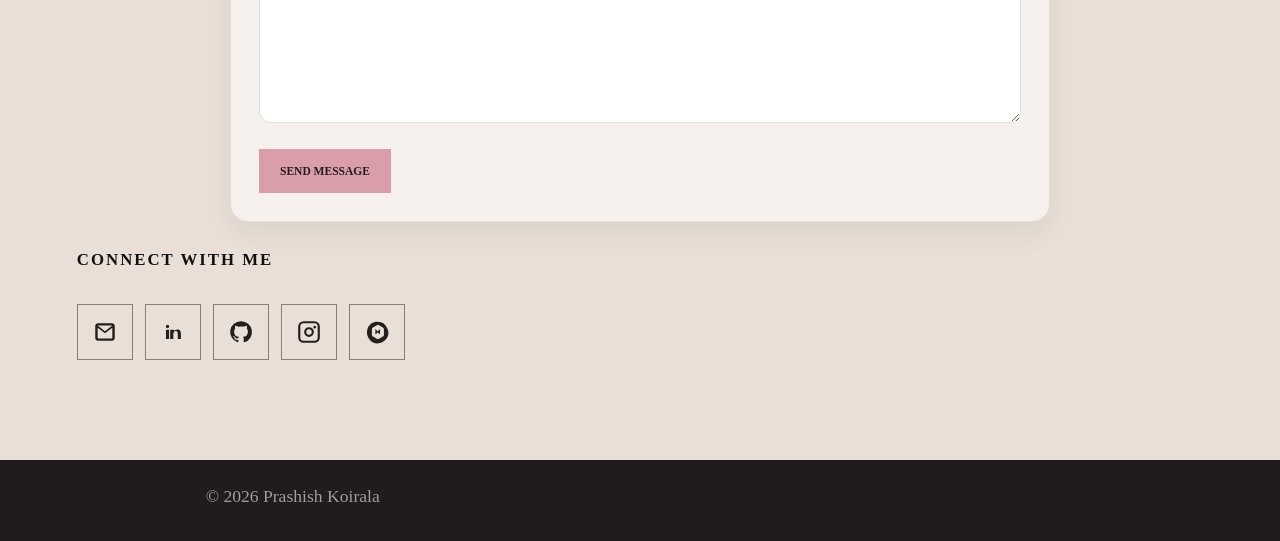
==== commit 8c63d93f: "Add files via upload" ====
--- a/index.html
+++ b/index.html
@@ -14,7 +14,7 @@
 
 <nav class="nav">
   <a href="#top" class="nav__mark" aria-label="Home">
-    <img src="assets/bat-logo.png" alt="">
+    <img src="bat-logo.png" alt="">
   </a>
   <div class="nav__links">
     <a href="#experience">Experience</a>
--- a/styles.css
+++ b/styles.css
@@ -751,7 +751,7 @@
   padding: 150px clamp(20px, 6vw, 84px) 72px;
   overflow: hidden;
   background-color: #282323;
-  background-image: linear-gradient(rgba(16, 14, 14, 0.34), rgba(16, 14, 14, 0.34)), linear-gradient(90deg, rgba(16, 14, 14, 0.76), rgba(16, 14, 14, 0.17) 78%), linear-gradient(0deg, rgba(16, 14, 14, 0.78), transparent 78%), url('./assets/hero-bg.jpg');
+  background-image: linear-gradient(rgba(16, 14, 14, 0.34), rgba(16, 14, 14, 0.34)), linear-gradient(90deg, rgba(16, 14, 14, 0.76), rgba(16, 14, 14, 0.17) 78%), linear-gradient(0deg, rgba(16, 14, 14, 0.78), transparent 78%), url('./hero-bg.jpg');
   background-position: center, center, center, center 48%;
   background-size: cover;
 }
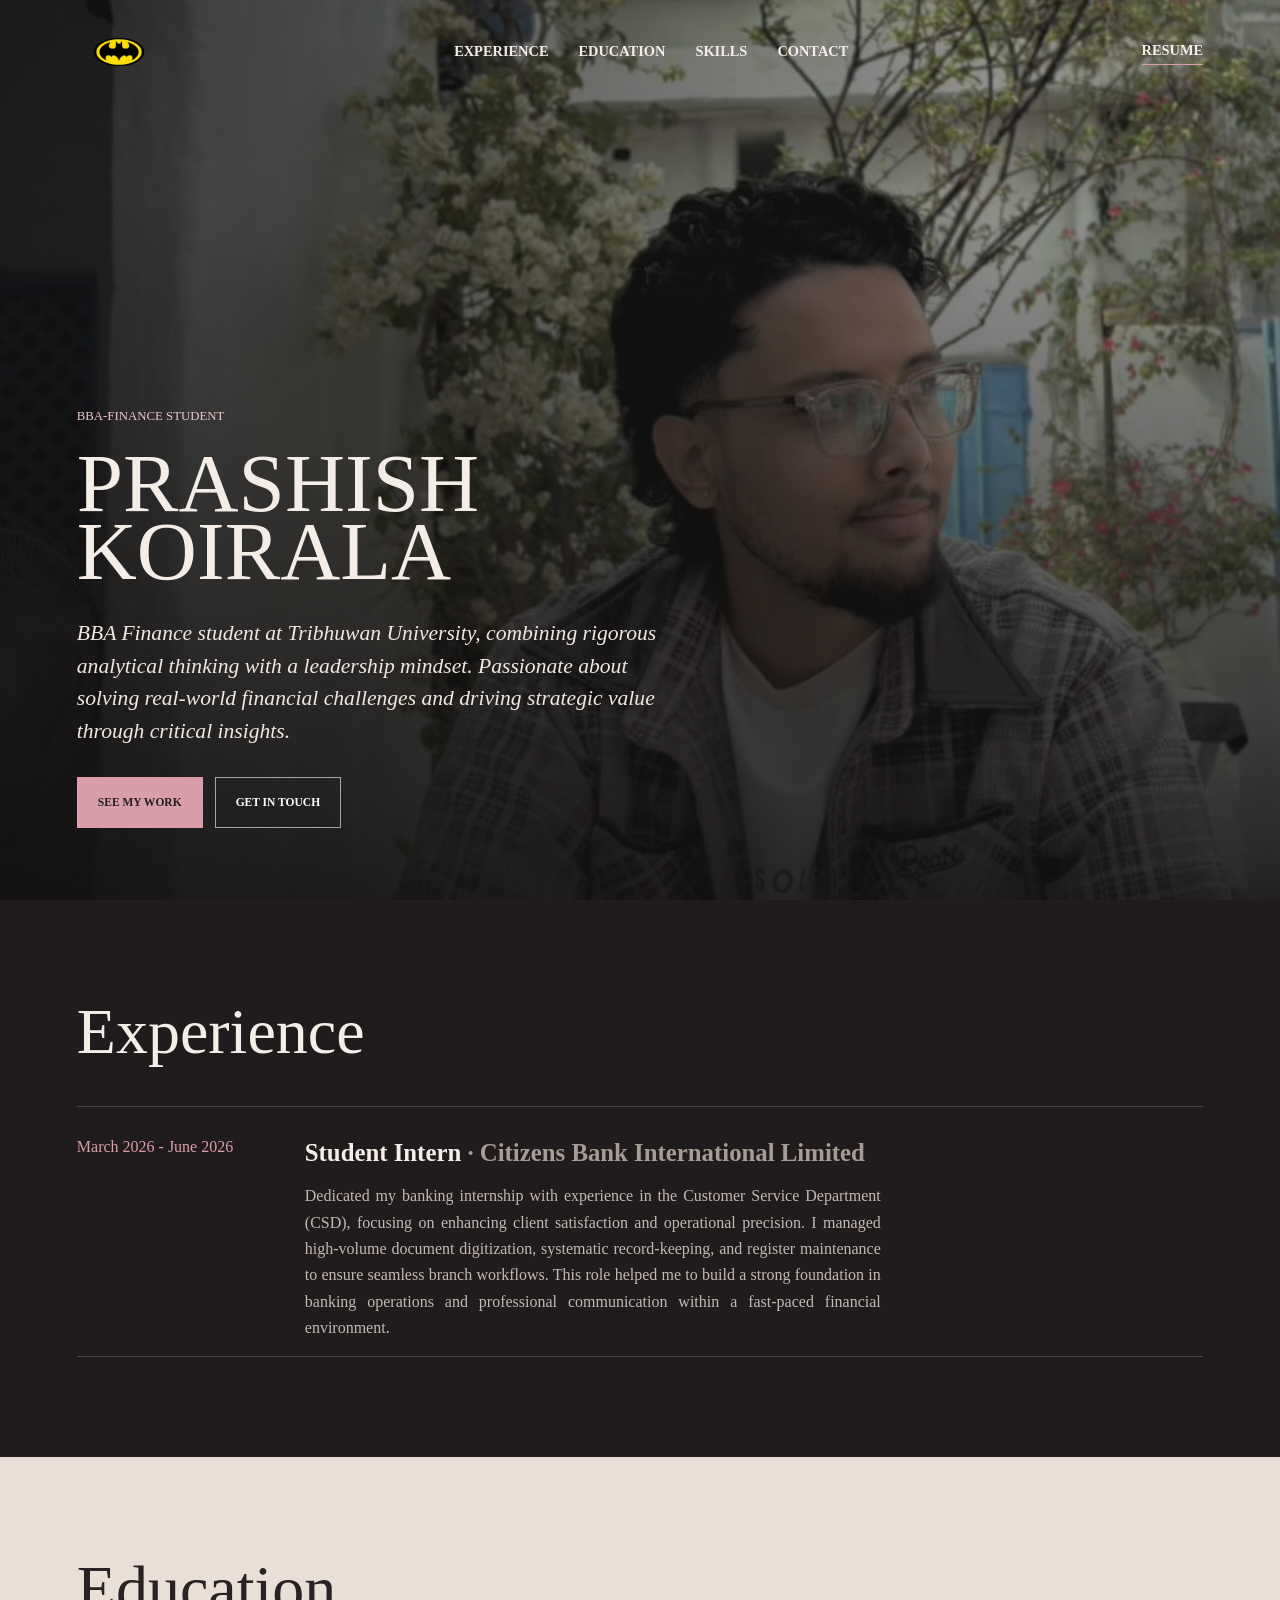
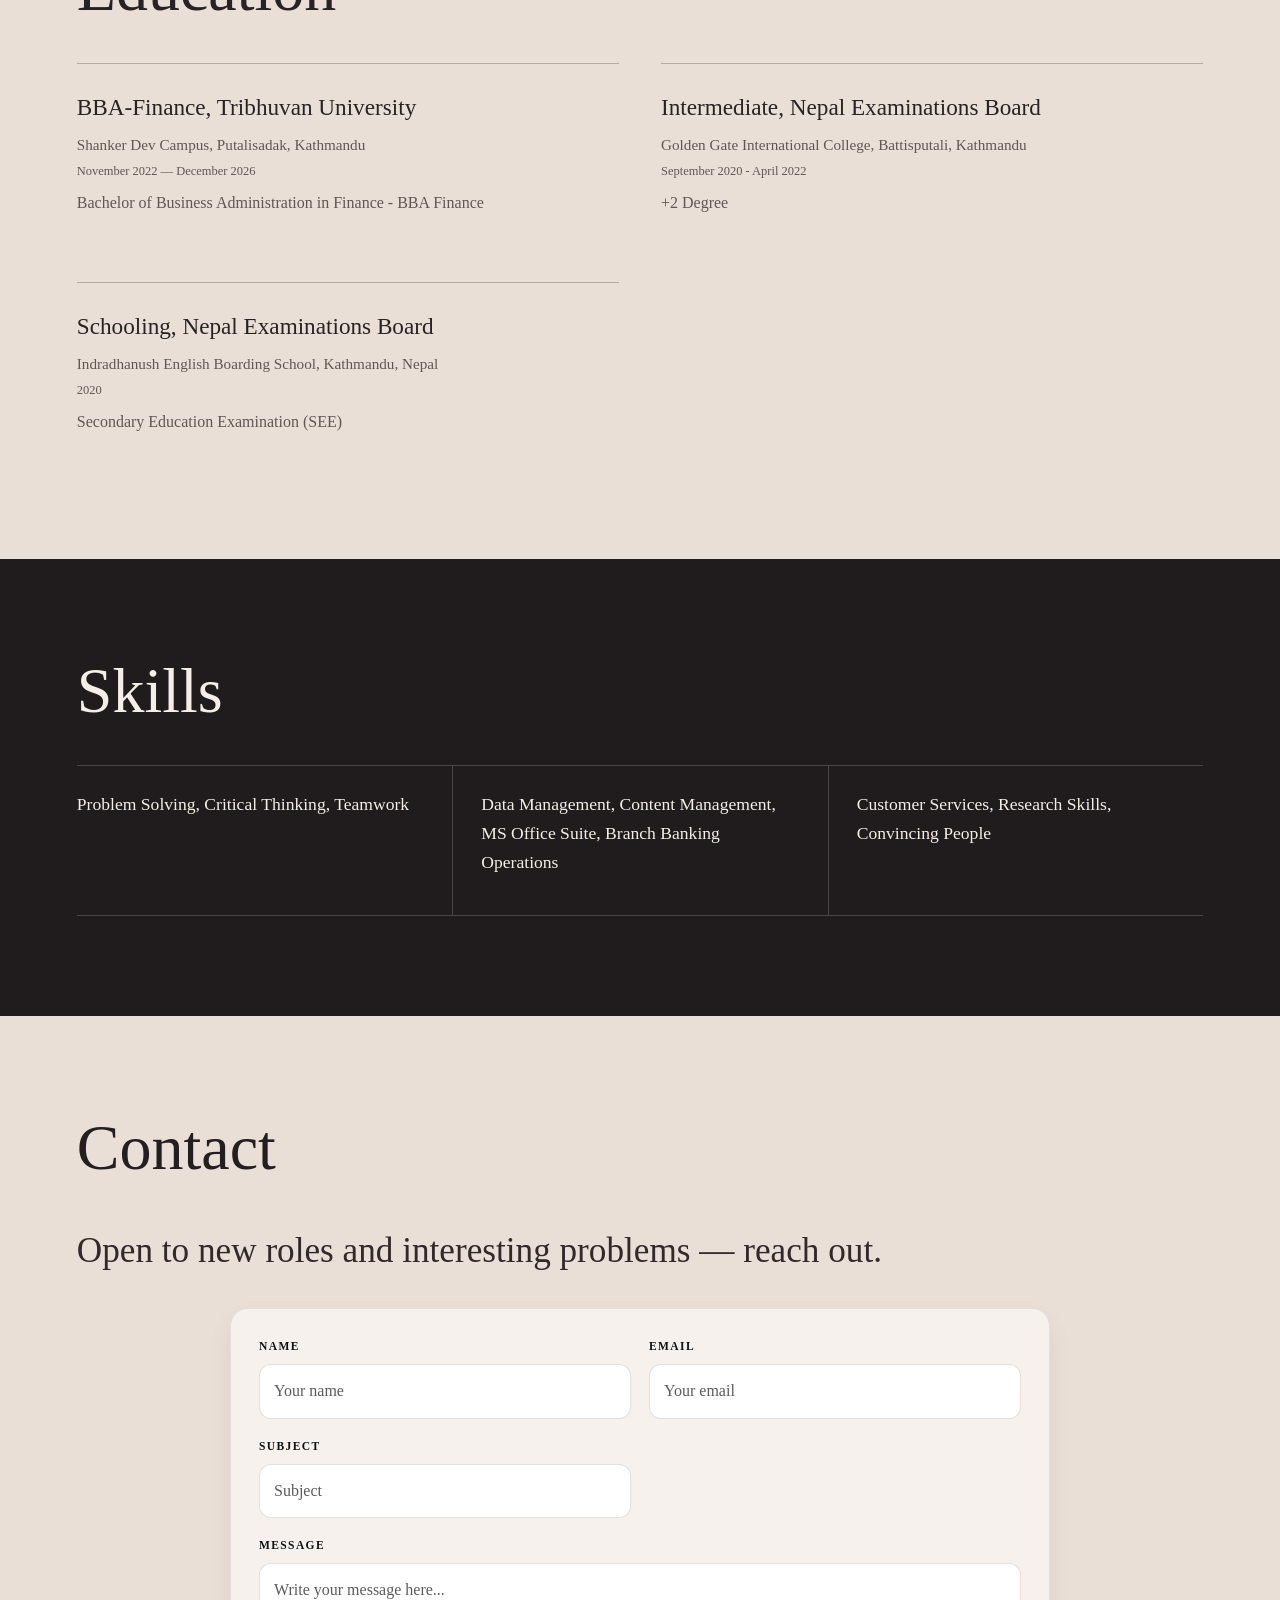
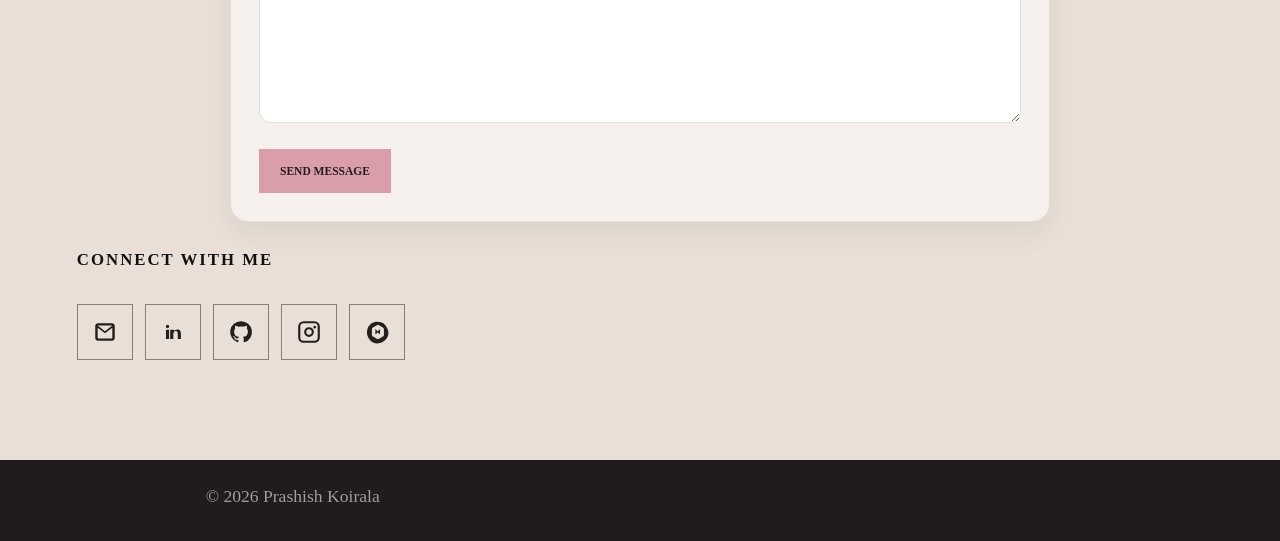
==== commit 817a6ffd: "Add files via upload" ====
--- a/index.html
+++ b/index.html
@@ -114,18 +114,18 @@
     </div>
     <p class="contact__lead">Open to new roles and interesting problems — reach out.</p>
 
-    <form class="contact__form" action="mailto:koiralaprashish@gmail.com?subject=Portfolio%20Inquiry" method="post" enctype="text/plain">
+    <form class="contact__form" action="https://formspree.io/f/mljgagyj" method="POST">
       <div class="contact__field">
         <label for="name">Name</label>
         <input id="name" name="name" type="text" placeholder="Your name" required>
       </div>
       <div class="contact__field">
         <label for="email">Email</label>
-        <input id="email" name="email" type="email" placeholder="Your email" required>
+        <input id="email" name="_replyto" type="email" placeholder="Your email" required>
       </div>
       <div class="contact__field">
         <label for="subject">Subject</label>
-        <input id="subject" name="subject" type="text" placeholder="Subject" required>
+        <input id="subject" name="_subject" type="text" placeholder="Subject" required>
       </div>
       <div class="contact__field contact__field--full">
         <label for="message">Message</label>
--- a/styles.css
+++ b/styles.css
@@ -751,15 +751,33 @@
   padding: 150px clamp(20px, 6vw, 84px) 72px;
   overflow: hidden;
   background-color: #282323;
+}
+
+.hero::before {
+  position: absolute;
+  inset: 0;
+  content: "";
   background-image: linear-gradient(rgba(16, 14, 14, 0.34), rgba(16, 14, 14, 0.34)), linear-gradient(90deg, rgba(16, 14, 14, 0.76), rgba(16, 14, 14, 0.17) 78%), linear-gradient(0deg, rgba(16, 14, 14, 0.78), transparent 78%), url('./hero-bg.jpg');
   background-position: center, center, center, center 48%;
   background-size: cover;
+  animation: hero-background-appear 1.4s ease-out both;
+}
+
+@keyframes hero-background-appear {
+  from {
+    opacity: 0;
+    transform: scale(1.04);
+  }
+  to {
+    opacity: 1;
+    transform: scale(1);
+  }
 }
 
 .hero__text {
   position: relative;
   z-index: 1;
-  max-width: 1060px;
+  max-width: min(46vw, 680px);
 }
 
 .hero__kicker {
@@ -772,7 +790,7 @@
 
 .hero__name {
   max-width: 1000px;
-  font-size: 6.5rem;
+  font-size: clamp(3rem, 6.5vw, 6rem);
   font-weight: 500;
   line-height: 0.82;
   overflow-wrap: anywhere;
@@ -984,11 +1002,36 @@
   }
   .nav__links a { font-size: 0.76rem; }
   .nav__resume { font-size: 0.72rem; }
-  .hero { min-height: 88svh; padding: 112px 20px 44px; background-position: center, center, center, 58% center; }
-  .hero__name { font-size: clamp(3rem, 12vw, 4rem); overflow-wrap: normal; }
+  .hero {
+    min-height: 100svh;
+    align-items: flex-start;
+    padding: 124px clamp(20px, 6vw, 28px) 32px;
+  }
+  .hero::before {
+    background-position: center, center, center, 58% center;
+  }
+  .hero__text {
+    width: 100%;
+    max-width: none;
+  }
+  .hero__kicker {
+    max-width: 55%;
+    margin-bottom: 14px;
+  }
+  .hero__name {
+    max-width: 55%;
+    font-size: clamp(1.4rem, 7vw, 2.5rem);
+    line-height: 0.95;
+    overflow-wrap: normal;
+  }
   .hero__kicker { font-size: 0.68rem; }
-  .hero__tagline { max-width: 38ch; margin-top: 24px; font-size: 1.05rem; }
-  .hero__actions { flex-wrap: wrap; }
+  .hero__tagline {
+    max-width: 55%;
+    margin-top: 18px;
+    font-size: 0.95rem;
+  }
+  .hero__actions { flex-wrap: wrap; margin-top: clamp(72px, 20vw, 88px); }
+  .hero__actions .btn { padding: 12px 14px; }
   .section { padding: 56px 20px; }
   .section__head { display: block; margin-bottom: 24px; }
   .section__num { display: block; margin-bottom: 12px; }
@@ -1023,6 +1066,10 @@
   .nav__links a { font-size: 0.7rem; }
   .nav__resume { font-size: 0.68rem; }
   .hero { padding-right: 16px; padding-left: 16px; }
+  .hero::before { background-position: center, center, center, 62% center; }
+  .hero__kicker,
+  .hero__name,
+  .hero__tagline { max-width: 58%; }
   .section { padding-right: 16px; padding-left: 16px; }
   .contact__form { padding: 16px; }
 }
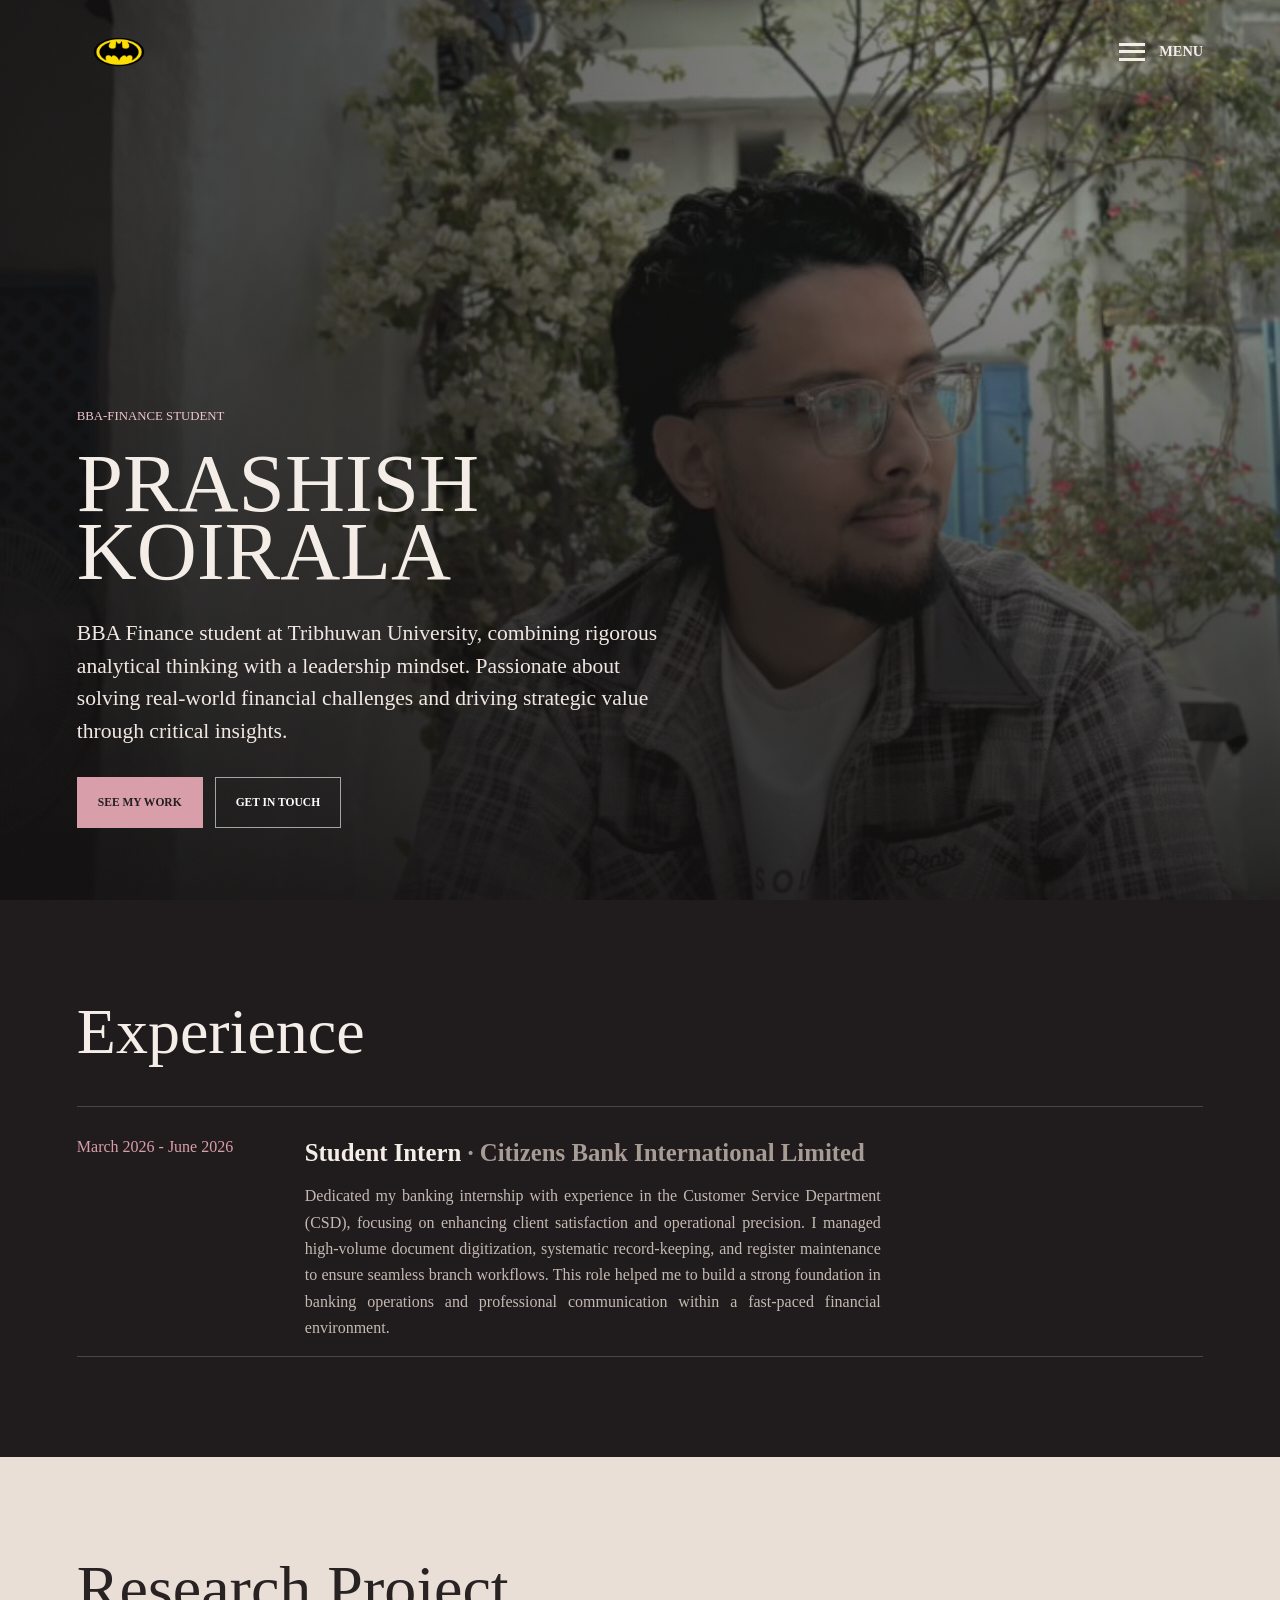
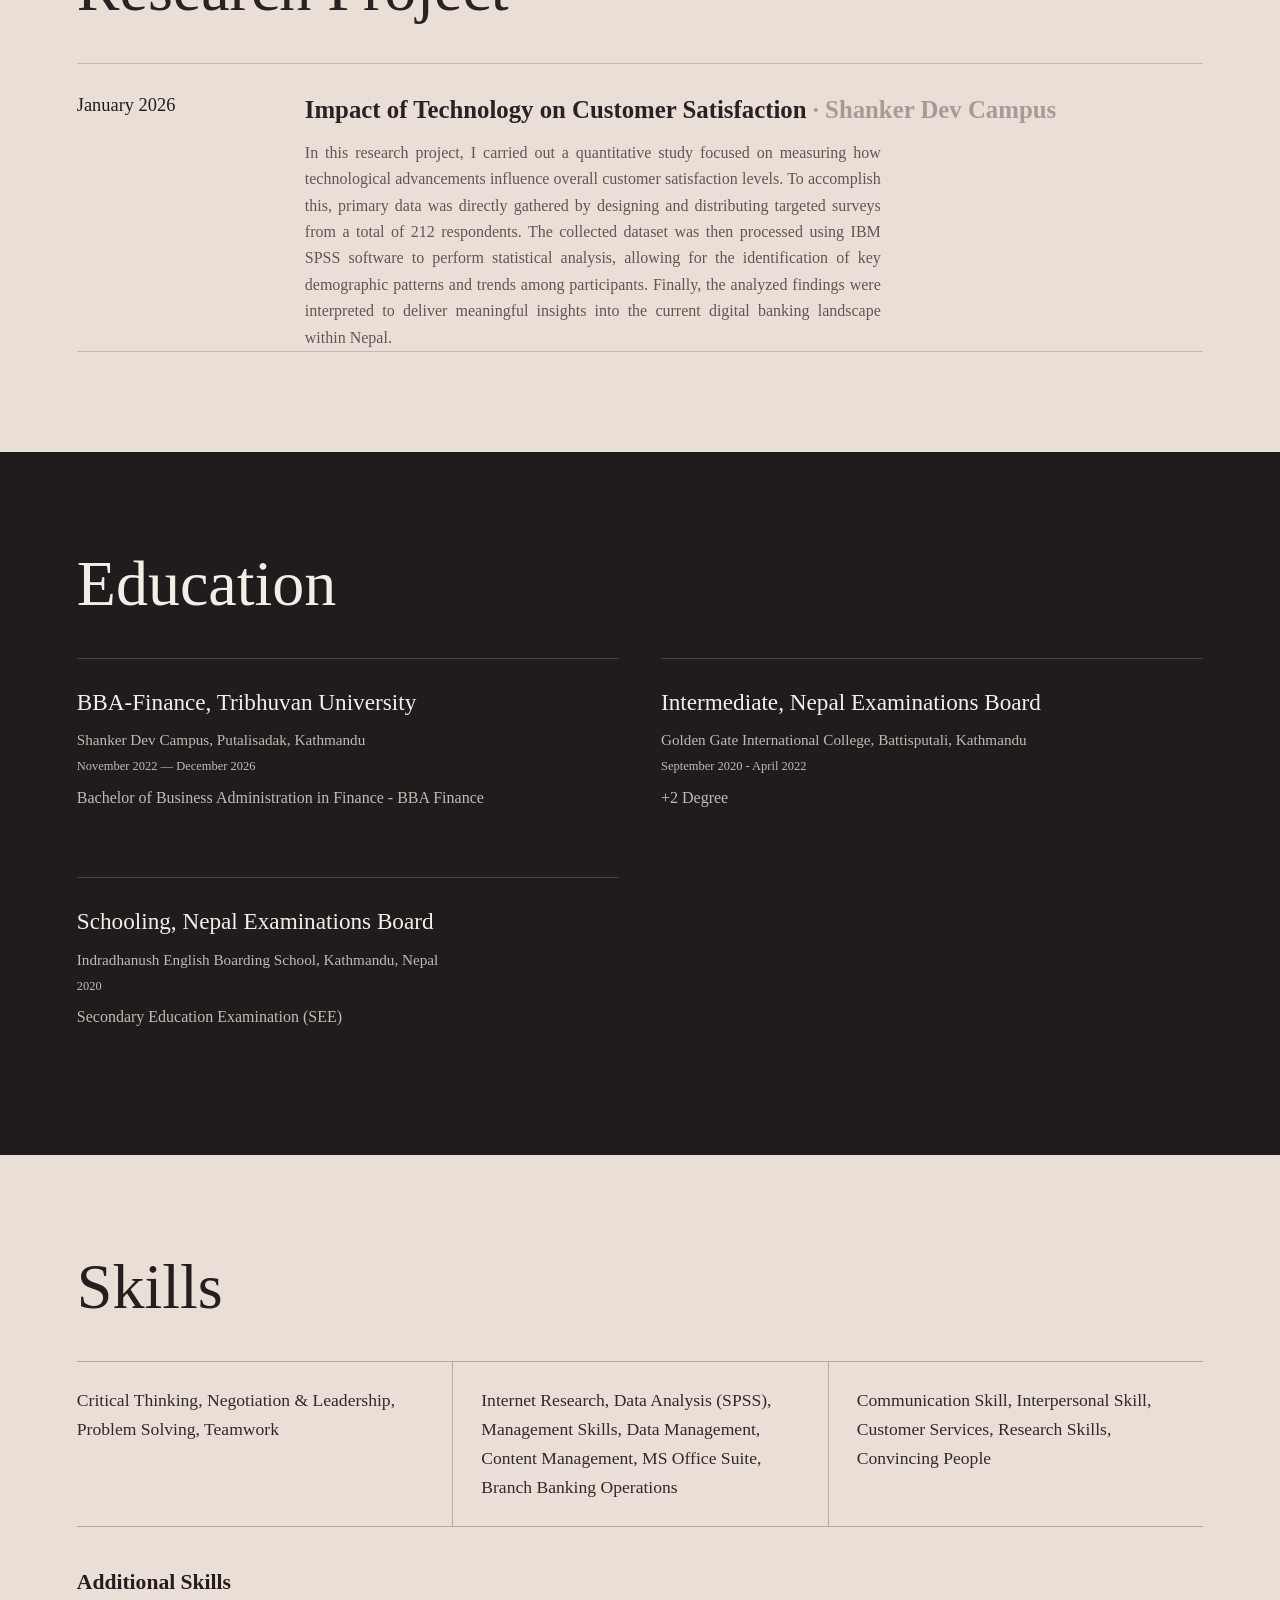
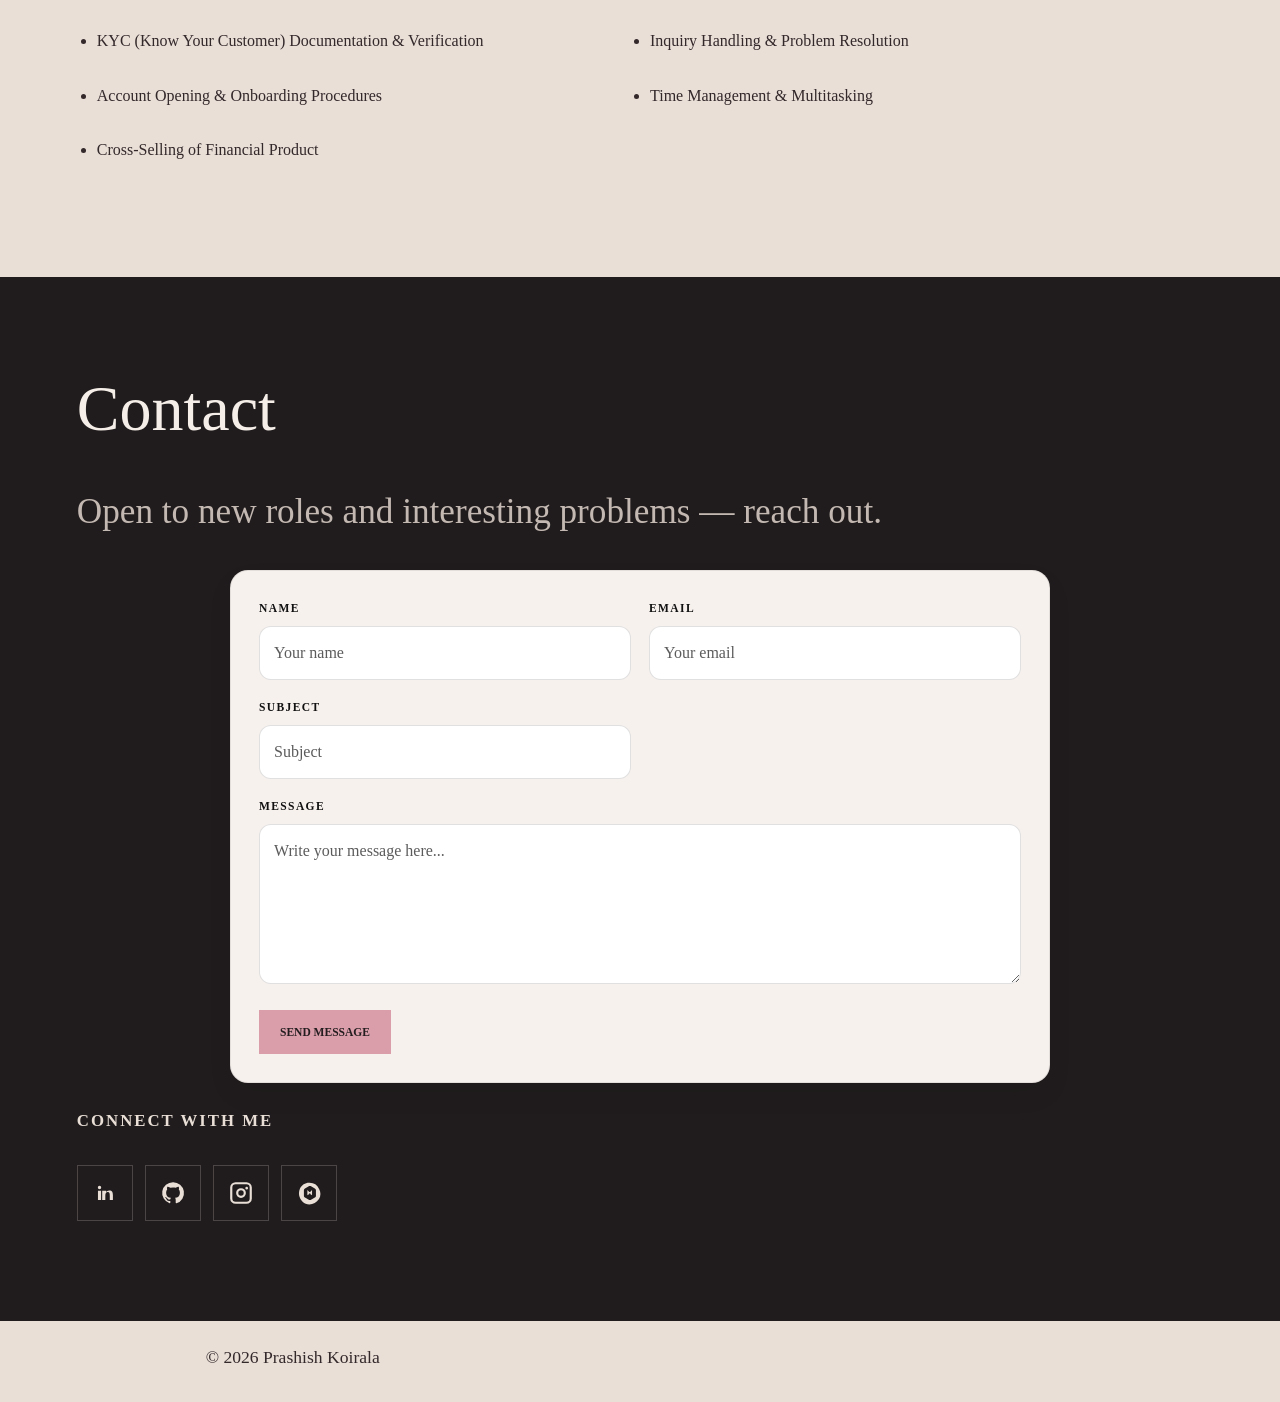
==== commit efee0c46: "Add files via upload" ====
--- a/index.html
+++ b/index.html
@@ -7,22 +7,32 @@
 <meta name="description" content="Portfolio of Prashish Koirala. Experience, education, and projects." />
 <link rel="icon" type="image/svg+xml" href="favicon.svg">
 <link rel="stylesheet" href="styles.css">
+<noscript><style>.site-loader { display: none; }</style></noscript>
 </head>
 <body>
 
 <div class="grain" aria-hidden="true"></div>
+<div class="site-loader" role="status" aria-label="Loading portfolio">
+  <div class="site-loader__mark" aria-hidden="true">PK</div>
+  <span class="site-loader__spinner" aria-hidden="true"></span>
+  <span class="site-loader__label">Loading</span>
+</div>
 
 <nav class="nav">
   <a href="#top" class="nav__mark" aria-label="Home">
     <img src="bat-logo.png" alt="">
   </a>
-  <div class="nav__links">
-    <a href="#experience">Experience</a>
-    <a href="#education">Education</a>
-    <a href="#skills">Skills</a>
-    <a href="#contact">Contact</a>
-  </div>
-  <a class="nav__resume" href="resume.html" id="resume-link">Resume</a>
+  <details class="nav__menu">
+    <summary>Menu</summary>
+    <div class="nav__menu-items">
+      <a href="#experience">Experience</a>
+      <a href="#research">Research Project</a>
+      <a href="#education">Education</a>
+      <a href="#skills">Skills</a>
+      <a href="#contact">Contact</a>
+      <a href="resume.html">Resume</a>
+    </div>
+  </details>
 </nav>
 
 <header class="hero" id="top">
@@ -59,6 +69,23 @@
       </li>
     </ol>
   </section>
+  <section class="section section--research" id="research">
+    <div class="section__head">
+      <h2>Research Project</h2>
+    </div>
+
+    <ol class="timeline">
+      <li class="timeline__item">
+        <div class="timeline__meta">
+          <span class="timeline__date">January 2026</span>
+        </div>
+        <div class="timeline__body">
+          <h3>Impact of Technology on Customer Satisfaction <span class="tk-muted">· Shanker Dev Campus</span></h3>
+          <p>In this research project, I carried out a quantitative study focused on measuring how technological advancements influence overall customer satisfaction levels. To accomplish this, primary data was directly gathered by designing and distributing targeted surveys from a total of 212 respondents. The collected dataset was then processed using IBM SPSS software to perform statistical analysis, allowing for the identification of key demographic patterns and trends among participants. Finally, the analyzed findings were interpreted to deliver meaningful insights into the current digital banking landscape within Nepal.</p>
+        </div>
+      </li>
+    </ol>
+  </section>
   <section class="section section--paper" id="education">
     <div class="section__head">
       <h2>Education</h2>
@@ -93,16 +120,26 @@
     <div class="skills">
       <div class="skills__group">
        
-        <p>Problem Solving, Critical Thinking, Teamwork </p>
+        <p>Critical Thinking, Negotiation & Leadership, Problem Solving, Teamwork</p>
       </div>
       <div class="skills__group">
      
-        <p>Data Management, Content Management, MS Office Suite, Branch Banking Operations</p>
+        <p>Internet Research, Data Analysis (SPSS), Management Skills, Data Management, Content Management, MS Office Suite, Branch Banking Operations</p>
       </div>
       <div class="skills__group">
        
-        <p>Customer Services, Research Skills, Convincing People</p>
-      </div>
+        <p>Communication Skill, Interpersonal Skill, Customer Services, Research Skills, Convincing People</p>
+      </div>
+    </div>
+    <div class="skills__additional">
+      <h3>Additional Skills</h3>
+      <ul>
+        <li>KYC (Know Your Customer) Documentation &amp; Verification</li>
+        <li>Inquiry Handling &amp; Problem Resolution</li>
+        <li>Account Opening &amp; Onboarding Procedures</li>
+        <li>Time Management &amp; Multitasking</li>
+        <li>Cross-Selling of Financial Product</li>
+      </ul>
     </div>
   </section>
 
@@ -137,9 +174,6 @@
     <div class="contact__socials">
       <p class="contact__socials-label">Connect with me</p>
       <div class="contact__links">
-        <a href="mailto:koiralaprashish@gmail.com?subject=Portfolio%20Inquiry" aria-label="Email" target="_blank" rel="noopener">
-          <svg viewBox="0 0 24 24" aria-hidden="true"><path d="M3 6.75A2.75 2.75 0 0 1 5.75 4h12.5A2.75 2.75 0 0 1 21 6.75v10.5A2.75 2.75 0 0 1 18.25 20H5.75A2.75 2.75 0 0 1 3 17.25V6.75Zm2.2-.75 6.8 5.31 6.8-5.31H5.2Zm13.55 2.02-6.1 4.76a1 1 0 0 1-1.3 0L5.25 8.02v9.23c0 .41.34.75.75.75h12c.41 0 .75-.34.75-.75V8.02Z"/></svg>
-        </a>
         <a href="https://www.linkedin.com/in/prashishkk/" aria-label="LinkedIn" target="_blank" rel="noopener">
           <svg viewBox="0 0 24 24" aria-hidden="true"><path d="M6.94 8.5A1.56 1.56 0 1 1 6.94 5.38A1.56 1.56 0 0 1 6.94 8.5ZM5.5 9.94H8.38V18.5H5.5V9.94ZM10.38 9.94H13.09V11.11H13.13C13.51 10.38 14.45 9.61 15.85 9.61C18.76 9.61 19.3 11.52 19.3 14V18.5H16.42V14.9C16.42 13.13 16.39 11.18 14.54 11.18C12.65 11.18 12.29 12.88 12.29 14.8V18.5H9.41V9.94H10.38Z"/></svg>
         </a>
@@ -149,7 +183,7 @@
         <a href="https://instagram.com/prashishkk" aria-label="Instagram" target="_blank" rel="noopener">
           <svg viewBox="0 0 24 24" aria-hidden="true"><path d="M7 2h10a5 5 0 0 1 5 5v10a5 5 0 0 1-5 5H7a5 5 0 0 1-5-5V7a5 5 0 0 1 5-5Zm0 2a3 3 0 0 0-3 3v10a3 3 0 0 0 3 3h10a3 3 0 0 0 3-3V7a3 3 0 0 0-3-3H7Zm5 3.5A4.5 4.5 0 1 1 7.5 12 4.5 4.5 0 0 1 12 7.5Zm0 2A2.5 2.5 0 1 0 14.5 12 2.5 2.5 0 0 0 12 9.5Zm5.25-3.25a1.25 1.25 0 1 1-1.25 1.25 1.25 1.25 0 0 1 1.25-1.25Z"/></svg>
         </a>
-        <a href="https://vsco.co/" aria-label="VSCO" target="_blank" rel="noopener">
+        <a href="https://vsco.co/prashishkk" aria-label="VSCO" target="_blank" rel="noopener">
           <svg viewBox="0 0 24 24" aria-hidden="true" fill="currentColor">
             <path d="M12 2.5C8.4 2.5 5.2 4.5 3.7 7.9c-1.8 4.1-1 8.9 2.4 12.1 1.7 1.6 3.9 2.5 6.2 2.5 3.5 0 6.8-1.8 8.9-4.9 1.8-2.8 1.8-6.4.1-9.3A9.7 9.7 0 0 0 12 2.5Zm.2 3.1c.4-.2.9-.2 1.3 0l3.9 2.2c.6.3 1 .9 1 1.5v5.4c0 .6-.4 1.2-1 1.5l-3.9 2.2c-.4.2-.9.2-1.3 0l-3.9-2.2c-.6-.3-1-.9-1-1.5V9.3c0-.6.4-1.2 1-1.5l3.9-2.2Zm-1.7 3.7v4.7l2.9-1.7-2.9-3Zm4.3 0v4.7l-2.9-1.7 2.9-3Z"/>
           </svg>
--- a/styles.css
+++ b/styles.css
@@ -102,25 +102,73 @@
   box-shadow: 0 8px 22px rgba(0,0,0,0.12);
 }
 
-.nav__links {
-  display: flex;
-  gap: 28px;
-}
-
-.nav__links a {
+.nav__menu {
+  position: relative;
+  margin-left: auto;
+  margin-right: 0;
+}
+
+.nav__menu summary {
+  display: flex;
+  align-items: center;
+  gap: 14px;
+  cursor: pointer;
+  list-style: none;
+  color: var(--text);
+  font-size: 1rem;
+}
+
+.nav__menu summary::-webkit-details-marker { display: none; }
+
+.nav__menu summary::before {
+  width: 26px;
+  height: 18px;
+  background: linear-gradient(to bottom, currentColor 0 3px, transparent 3px 7px, currentColor 7px 10px, transparent 10px 15px, currentColor 15px 18px);
+  content: "";
+}
+
+.nav__menu-items {
+  position: absolute;
+  top: calc(100% + 14px);
+  right: 0;
+  z-index: 101;
+  display: grid;
+  width: min(280px, calc(100vw - 32px));
+  padding: 14px 0;
+  border: 1px solid rgba(244, 235, 228, 0.2);
+  background: #e9dfd7;
+  box-shadow: 0 12px 28px rgba(0, 0, 0, 0.25);
+  opacity: 0;
+  transform: scale(0.88) translateY(-18px);
+  transform-origin: top right;
+  visibility: hidden;
+  pointer-events: none;
+  transition: opacity 220ms ease, transform 320ms cubic-bezier(0.16, 1.3, 0.3, 1), visibility 220ms;
+}
+
+.nav__menu[open] .nav__menu-items {
+  opacity: 1;
+  transform: scale(1) translateY(0);
+  visibility: visible;
+  pointer-events: auto;
+  transition-delay: 0s;
+}
+
+.nav__menu-items a {
+  padding: 17px 24px;
+  color: #282223;
+  font-size: 1.15rem;
   text-decoration: none;
-  color: var(--text-dim);
-  font-size: 0.92rem;
-  transition: color 0.15s ease;
-}
-.nav__links a:hover { color: var(--text); }
-
-.nav__resume {
-  text-decoration: none;
-  font-size: 0.9rem;
-  color: var(--text);
-  border-bottom: 1px solid var(--accent);
-  padding-bottom: 2px;
+}
+
+.nav__menu-items a:hover,
+.nav__menu-items a:focus-visible {
+  background: rgba(40, 34, 35, 0.08);
+  color: #986b68;
+}
+
+@media (prefers-reduced-motion: reduce) {
+  .nav__menu-items { transition: none; }
 }
 
 @media (max-width: 720px) {
@@ -130,16 +178,6 @@
     flex-wrap: wrap;
     padding: 12px 18px;
   }
-
-  .nav__links {
-    order: 3;
-    flex: 1 0 100%;
-    justify-content: space-between;
-    gap: 10px;
-    padding-top: 8px;
-  }
-
-  .nav__links a { font-size: 0.82rem; }
 
   body { line-height: 1.65; }
 
@@ -691,6 +729,60 @@
 
 .grain { opacity: 0.025; }
 
+.site-loader {
+  position: fixed;
+  inset: 0;
+  z-index: 1000;
+  display: flex;
+  flex-direction: column;
+  align-items: center;
+  justify-content: center;
+  gap: 18px;
+  background: #201c1d;
+  color: #f5eee8;
+  opacity: 1;
+  visibility: visible;
+  transition: opacity 350ms ease, visibility 350ms ease;
+}
+
+.site-loader.is-hidden {
+  opacity: 0;
+  visibility: hidden;
+  pointer-events: none;
+}
+
+.site-loader__mark {
+  color: var(--accent);
+  font-size: clamp(2.5rem, 8vw, 4rem);
+  font-weight: 700;
+  letter-spacing: 0.12em;
+}
+
+.site-loader__spinner {
+  width: 36px;
+  height: 36px;
+  border: 2px solid rgba(245, 238, 232, 0.25);
+  border-top-color: var(--accent);
+  border-radius: 50%;
+  animation: site-loader-spin 800ms linear infinite;
+}
+
+.site-loader__label {
+  color: var(--text-mute);
+  font-size: 0.8rem;
+  letter-spacing: 0.18em;
+  text-transform: uppercase;
+}
+
+@keyframes site-loader-spin {
+  to { transform: rotate(360deg); }
+}
+
+@media (prefers-reduced-motion: reduce) {
+  .site-loader { transition: none; }
+  .site-loader__spinner { animation: none; }
+}
+
 .nav {
   position: absolute;
   top: 0;
@@ -729,18 +821,14 @@
   object-fit: contain;
 }
 
-.nav__links { gap: 30px; }
-
-.nav__links a,
-.nav__resume {
+.nav__menu summary {
   color: #f5eee8;
   font-size: 0.9rem;
   font-weight: 700;
   text-transform: uppercase;
 }
 
-.nav__links a:hover { color: var(--accent); }
-.nav__resume { border-color: var(--accent); }
+.nav__menu[open] summary { color: var(--accent); }
 
 .hero {
   position: relative;
@@ -791,6 +879,7 @@
 .hero__name {
   max-width: 1000px;
   font-size: clamp(3rem, 6.5vw, 6rem);
+  font-family: "Lucida Handwriting", "Brush Script MT", cursive;
   font-weight: 500;
   line-height: 0.82;
   overflow-wrap: anywhere;
@@ -802,7 +891,7 @@
   color: #f2e8e3;
   font-family: 'Playfair Display', Georgia, serif;
   font-size: 1.35rem;
-  font-style: italic;
+  font-style: normal;
   line-height: 1.5;
 }
 
@@ -830,7 +919,36 @@
   background: #201c1d;
 }
 
-.section--dark { background: #201c1d; }
+#experience { padding-bottom: 100px; }
+
+.section--dark {
+  background: #e9dfd7;
+  color: #241e1f;
+}
+
+.section--dark .section__head h2 { color: #241e1f; }
+.section--dark .skills__group p { color: #33282a; }
+.section--dark .skills { border-color: rgba(40, 34, 35, 0.28); }
+.section--dark .skills__group { border-color: rgba(40, 34, 35, 0.28); }
+.section--dark .skills__group + .skills__group { border-color: rgba(40, 34, 35, 0.28); }
+
+.section--research {
+  background: #e9dfd7;
+  color: #282223;
+}
+
+.section--research .section__head h2,
+.section--research .timeline__body h3 { color: #282223; }
+
+.section--research .timeline__body p { color: #625652; }
+
+.section--research .timeline__date {
+  color: #201c1d;
+  font-size: 1.15rem;
+}
+
+.section--research .timeline,
+.section--research .timeline__item { border-color: rgba(40, 34, 35, 0.2); }
 
 .section__head {
   display: flex;
@@ -880,13 +998,13 @@
 .timeline__body p { max-width: 72ch; margin-top: 14px; text-align: justify; }
 
 .section--paper {
-  background: #e9dfd7;
-  color: #282223;
-}
-
-.section--paper .section__num { color: #986b68; }
-.section--paper .section__head h2 { color: #282223; }
-.section--paper p { color: #625652; }
+  background: #201c1d;
+  color: var(--text);
+}
+
+.section--paper .section__num { color: var(--accent); }
+.section--paper .section__head h2 { color: var(--text); }
+.section--paper p { color: var(--text-dim); }
 
 .edu-grid {
   max-width: 1160px;
@@ -898,14 +1016,14 @@
 .edu-card {
   padding: 24px 0;
   border: 0;
-  border-top: 1px solid rgba(40, 34, 35, 0.28);
+  border-top: 1px solid var(--line);
   border-radius: 0;
   background: transparent;
 }
 
 .edu-card h3 { font-size: 1.45rem; }
-.edu-card__school { color: #986b68; }
-.edu-card__meta { color: #766862; }
+.edu-card__school { color: var(--accent); }
+.edu-card__meta { color: var(--text-mute); }
 
 .skills {
   max-width: 1160px;
@@ -924,15 +1042,43 @@
 .skills__group + .skills__group { padding-left: 28px; border-left: 1px solid var(--line); }
 .skills__group p { margin: 0; color: var(--text); font-size: 1.1rem; }
 
+.skills__additional {
+  max-width: 1160px;
+  margin: 38px auto 0;
+}
+
+.skills__additional h3 {
+  margin-bottom: 14px;
+  color: #241e1f;
+  font-size: 1.35rem;
+  font-weight: 700;
+}
+
+.skills__additional ul {
+  display: grid;
+  grid-template-columns: repeat(2, minmax(0, 1fr));
+  margin: 0;
+  padding: 0 0 0 1.25rem;
+  list-style: disc;
+}
+
+.skills__additional li {
+  padding: 14px 18px 14px 0;
+  color: #33282a;
+  font-weight: 400;
+}
+
 .section--contact {
   text-align: left;
-  background: #e9dfd7;
-  color: #241e1f;
-}
-
-.section--contact .section__num { color: #573f43; }
-.section--contact .section__head h2 { color: #241e1f; }
-.contact__lead { max-width: 1160px; margin: 0 auto; color: #33282a; font-family: 'Playfair Display', Georgia, serif; font-size: 2.2rem; }
+  background: #201c1d;
+  color: var(--text);
+}
+
+.section--contact .section__num { color: var(--accent); }
+.section--contact .section__head h2 { color: var(--text); }
+.contact__lead { max-width: 1160px; margin: 0 auto; color: var(--text-dim); font-family: 'Playfair Display', Georgia, serif; font-size: 2.2rem; }
+.section--contact .contact__socials-label,
+.section--contact .contact__links svg { color: #e9dfd7; fill: #e9dfd7; }
 
 .contact__links {
   max-width: 1160px;
@@ -943,15 +1089,15 @@
 .contact__links a {
   width: 56px;
   height: 56px;
-  border: 1px solid rgba(36, 30, 31, 0.5);
+  border: 1px solid var(--line);
   border-radius: 0;
   background: transparent;
 }
 
-.contact__links a:hover { border-color: #241e1f; background: rgba(255, 255, 255, 0.22); }
+.contact__links a:hover { border-color: #e9dfd7; background: rgba(233, 223, 215, 0.14); }
 .contact__links svg { width: 26px; height: 26px; fill: #241e1f; }
 
-.footer { padding: 22px 20px 30px; color: var(--text-mute); background: #201c1d; font-size: 1.1rem; }
+.footer { padding: 22px 20px 30px; color: #33282a; background: #e9dfd7; font-size: 1.1rem; }
 .footer p { margin: 0; color: inherit; }
 
 .resume-body {
@@ -988,29 +1134,47 @@
 @media (max-width: 720px) {
   html { scroll-padding-top: 18px; }
   .nav {
-    flex-wrap: wrap;
-    gap: 10px 0;
-    padding: 14px 20px;
+    flex-wrap: nowrap;
+    justify-content: space-between;
+    gap: 12px;
+    padding: 14px clamp(16px, 5vw, 20px);
   }
   .nav__mark img { width: 64px; height: 42px; }
-  .nav__links {
-    order: 3;
-    flex: 1 0 100%;
-    justify-content: space-between;
-    gap: 8px;
-    padding-top: 4px;
-  }
-  .nav__links a { font-size: 0.76rem; }
-  .nav__resume { font-size: 0.72rem; }
+  .nav__menu {
+    flex: 0 0 auto;
+    margin: 0;
+  }
+  .nav__menu summary {
+    min-height: 44px;
+    gap: 11px;
+    font-size: 0.86rem;
+  }
+  .nav__menu summary::before {
+    width: 28px;
+    height: 20px;
+    background: linear-gradient(to bottom, currentColor 0 3px, transparent 3px 8px, currentColor 8px 11px, transparent 11px 17px, currentColor 17px 20px);
+  }
+  .nav__menu-items {
+    top: calc(100% + 8px);
+    width: min(300px, calc(100vw - 32px));
+    padding: 10px 0;
+  }
+  .nav__menu-items a {
+    padding: 16px 20px;
+    font-size: 1.05rem;
+  }
   .hero {
     min-height: 100svh;
-    align-items: flex-start;
+    align-items: stretch;
     padding: 124px clamp(20px, 6vw, 28px) 32px;
   }
   .hero::before {
     background-position: center, center, center, 58% center;
   }
   .hero__text {
+    display: flex;
+    flex: 1;
+    flex-direction: column;
     width: 100%;
     max-width: none;
   }
@@ -1019,18 +1183,20 @@
     margin-bottom: 14px;
   }
   .hero__name {
-    max-width: 55%;
-    font-size: clamp(1.4rem, 7vw, 2.5rem);
-    line-height: 0.95;
-    overflow-wrap: normal;
-  }
-  .hero__kicker { font-size: 0.68rem; }
+    max-width: 100%;
+    font-size: clamp(3.2rem, 13vw, 5.5rem);
+    line-height: 0.82;
+    overflow-wrap: anywhere;
+  }
+  .hero__kicker { font-size: 0.78rem; }
   .hero__tagline {
     max-width: 55%;
-    margin-top: 18px;
+    margin-top: auto;
+    margin-bottom: auto;
+    transform: translateY(112px);
     font-size: 0.95rem;
   }
-  .hero__actions { flex-wrap: wrap; margin-top: clamp(72px, 20vw, 88px); }
+  .hero__actions { flex-wrap: wrap; margin-top: 18px; transform: translateY(0); }
   .hero__actions .btn { padding: 12px 14px; }
   .section { padding: 56px 20px; }
   .section__head { display: block; margin-bottom: 24px; }
@@ -1046,6 +1212,8 @@
   .skills { grid-template-columns: 1fr; }
   .skills__group { min-height: 0; padding: 20px 0; }
   .skills__group + .skills__group { padding-left: 0; border-left: 0; }
+  .skills__additional { margin-top: 28px; }
+  .skills__additional ul { grid-template-columns: 1fr; }
   .contact__lead { font-size: 1.65rem; }
   .contact__form { gap: 14px; margin-top: 22px; padding: 18px; }
   .contact__socials { margin-top: 20px; }
@@ -1063,13 +1231,12 @@
 
 @media (max-width: 390px) {
   .nav { padding-right: 16px; padding-left: 16px; }
-  .nav__links a { font-size: 0.7rem; }
-  .nav__resume { font-size: 0.68rem; }
+  .nav__menu summary { font-size: 0.8rem; }
   .hero { padding-right: 16px; padding-left: 16px; }
   .hero::before { background-position: center, center, center, 62% center; }
   .hero__kicker,
-  .hero__name,
   .hero__tagline { max-width: 58%; }
+  .hero__name { max-width: 100%; font-size: clamp(2.9rem, 14vw, 4.2rem); }
   .section { padding-right: 16px; padding-left: 16px; }
   .contact__form { padding: 16px; }
 }
@@ -1077,3 +1244,7 @@
 *, *::before, *::after {
   font-family: "Times New Roman", Times, serif !important;
 }
+
+.hero__name {
+  font-family: "Lucida Handwriting", "Brush Script MT", cursive !important;
+}
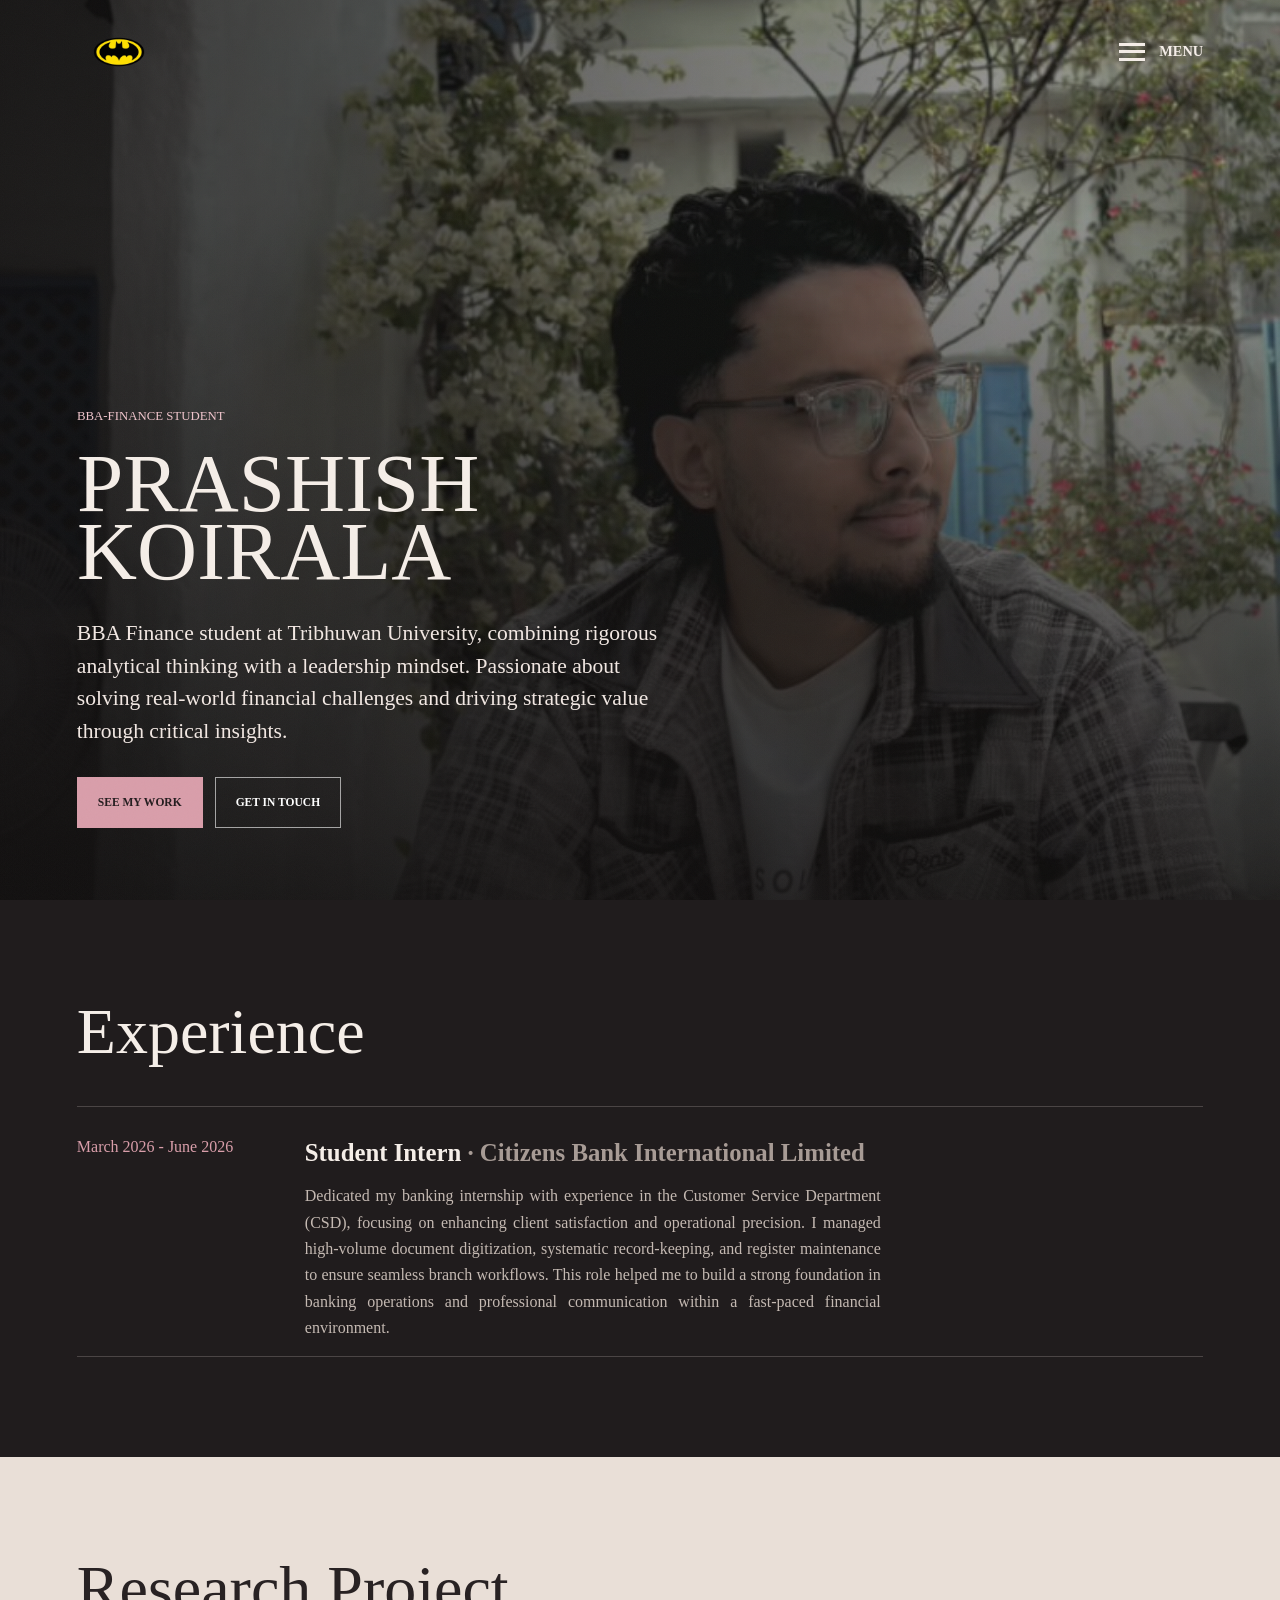
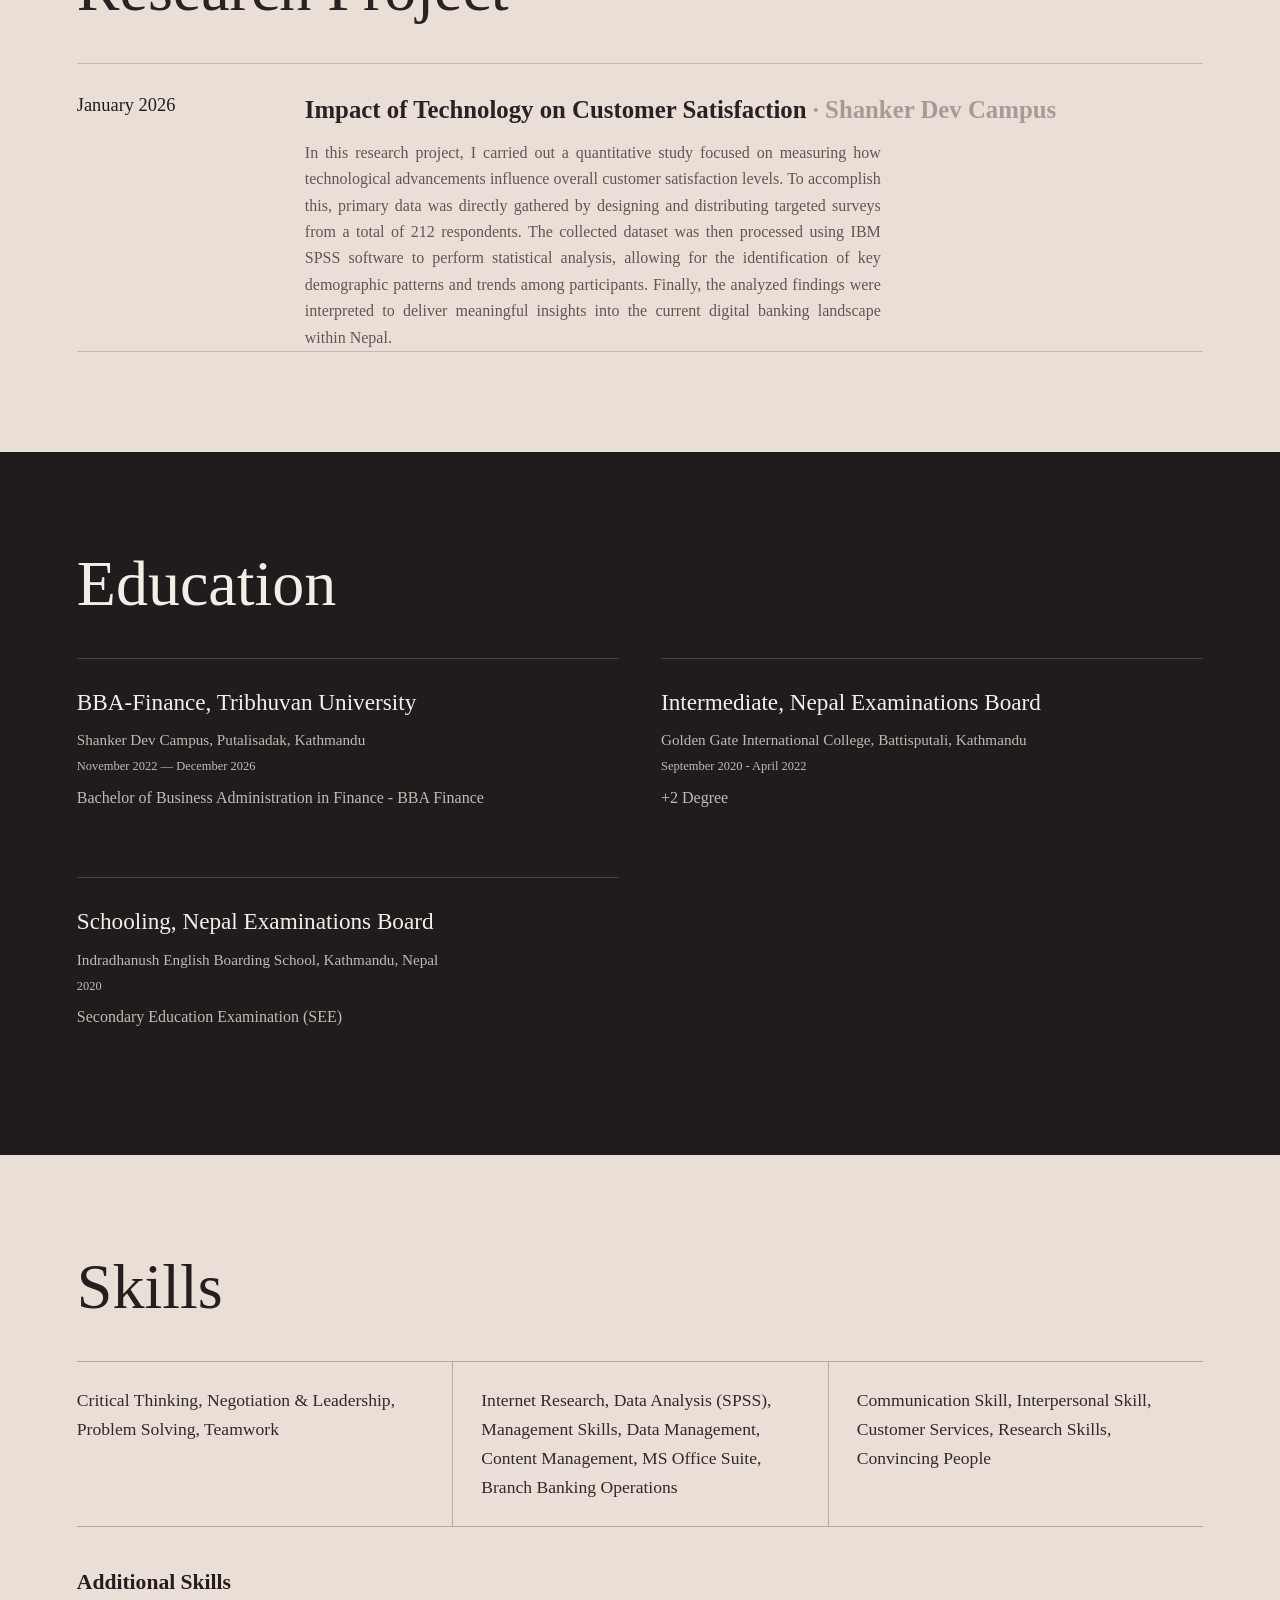
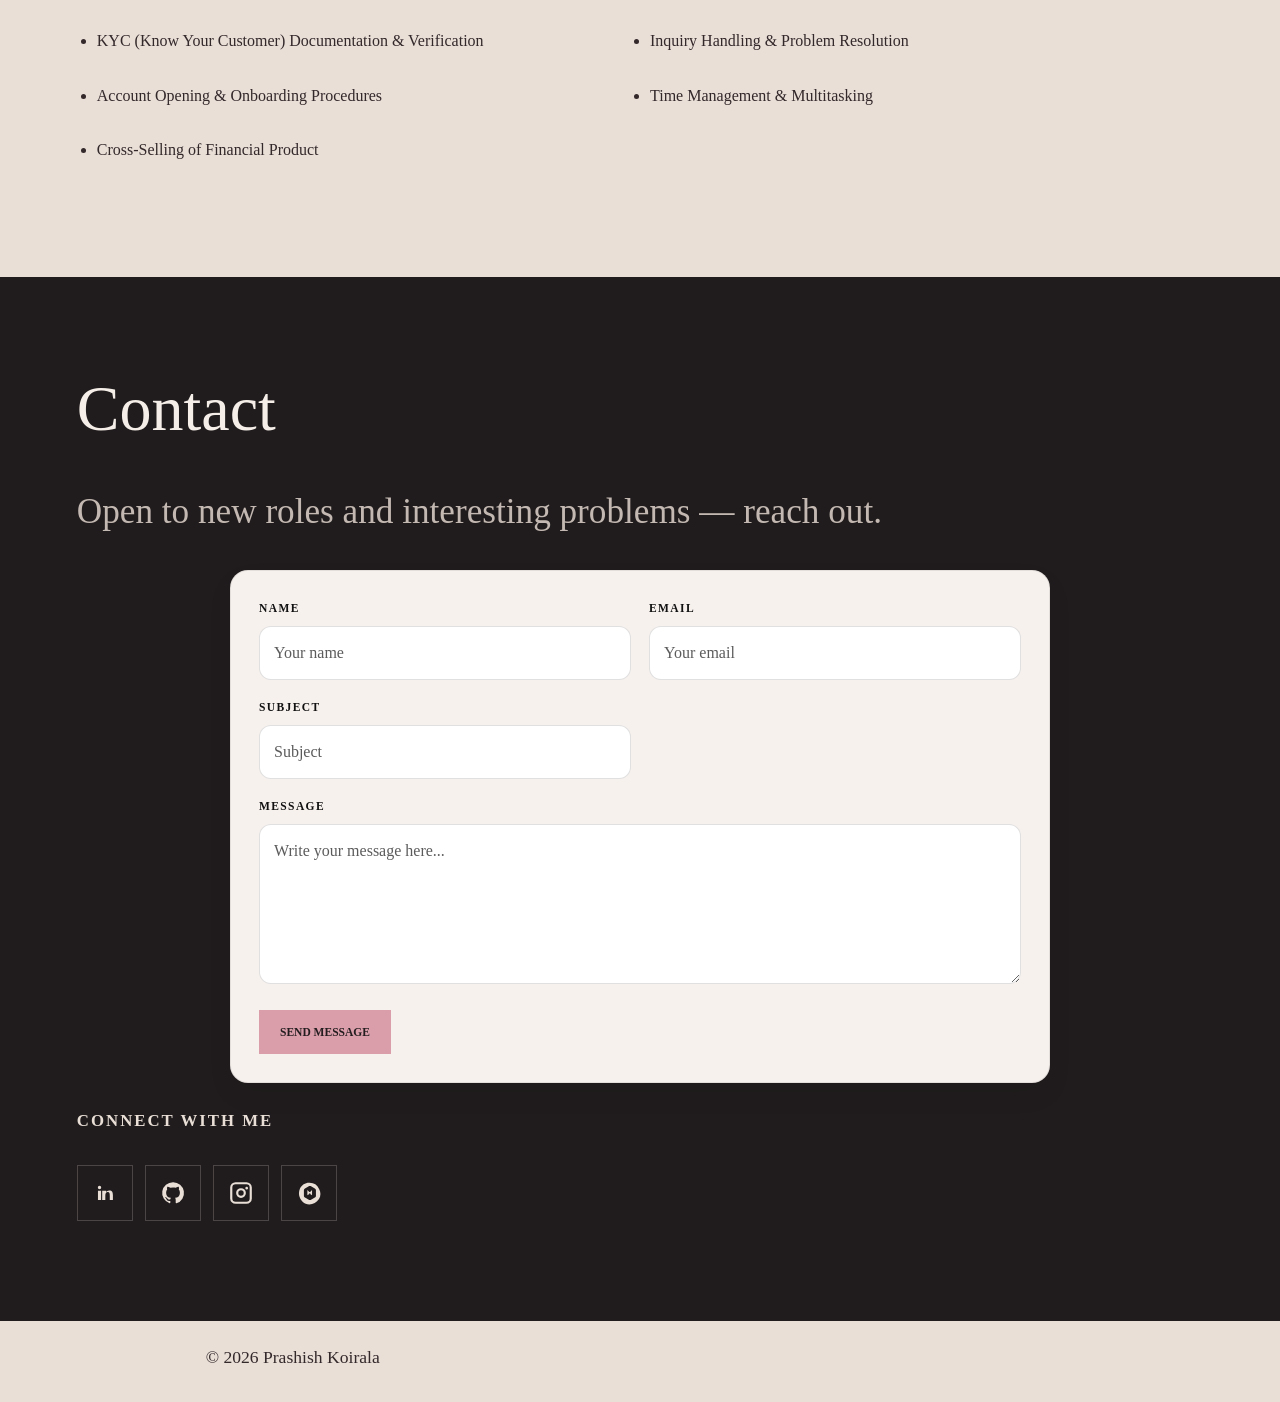
==== commit 542fefc1: "Add files via upload" ====
--- a/index.html
+++ b/index.html
@@ -19,7 +19,7 @@
 </div>
 
 <nav class="nav">
-  <a href="#top" class="nav__mark" aria-label="Home">
+  <a href="index.html" class="nav__mark" aria-label="Home">
     <img src="bat-logo.png" alt="">
   </a>
   <details class="nav__menu">
--- a/styles.css
+++ b/styles.css
@@ -139,16 +139,16 @@
   background: #e9dfd7;
   box-shadow: 0 12px 28px rgba(0, 0, 0, 0.25);
   opacity: 0;
-  transform: scale(0.88) translateY(-18px);
+  transform: translateX(24px) scale(0.96);
   transform-origin: top right;
   visibility: hidden;
   pointer-events: none;
-  transition: opacity 220ms ease, transform 320ms cubic-bezier(0.16, 1.3, 0.3, 1), visibility 220ms;
+  transition: opacity 220ms ease, transform 320ms cubic-bezier(0.2, 1.4, 0.4, 1), visibility 220ms;
 }
 
 .nav__menu[open] .nav__menu-items {
   opacity: 1;
-  transform: scale(1) translateY(0);
+  transform: translateX(0) scale(1);
   visibility: visible;
   pointer-events: auto;
   transition-delay: 0s;
@@ -182,7 +182,18 @@
   body { line-height: 1.65; }
 
   .hero {
+    display: flex;
+    flex-direction: column;
+    justify-content: space-between;
+    min-height: calc(100vh - 120px);
     padding: 44px 20px 48px;
+  }
+
+  .hero__text {
+    display: flex;
+    flex-direction: column;
+    flex: 1;
+    justify-content: space-between;
   }
 
   .hero__name {
@@ -191,9 +202,20 @@
   }
 
   .hero__kicker { font-size: 1rem; }
-  .hero__tagline { font-size: 1rem; }
-
-  .hero__actions { flex-wrap: wrap; }
+
+  .hero__tagline {
+    font-size: 1rem;
+    margin-top: 0;
+    position: relative;
+    top: -7px;
+    transform: translateY(-7px);
+  }
+
+  .hero__actions {
+    flex-wrap: wrap;
+    margin-top: auto;
+    padding-top: 18px;
+  }
 
   .section { padding-top: 20px; padding-bottom: 20px; }
 
@@ -874,6 +896,7 @@
   font-family: var(--mono);
   font-size: 0.8rem;
   text-transform: uppercase;
+  animation: hero-text-enter 800ms cubic-bezier(0.2, 0.8, 0.2, 1) 150ms both;
 }
 
 .hero__name {
@@ -883,6 +906,18 @@
   font-weight: 500;
   line-height: 0.82;
   overflow-wrap: anywhere;
+  animation: hero-text-enter 900ms cubic-bezier(0.2, 0.8, 0.2, 1) 300ms both;
+}
+
+@keyframes hero-text-enter {
+  from {
+    opacity: 0;
+    transform: translateX(-48px) scale(0.96);
+  }
+  to {
+    opacity: 1;
+    transform: translateX(0) scale(1);
+  }
 }
 
 .hero__tagline {
@@ -893,6 +928,18 @@
   font-size: 1.35rem;
   font-style: normal;
   line-height: 1.5;
+  animation: hero-description-enter 900ms cubic-bezier(0.2, 0.8, 0.2, 1) 450ms both;
+}
+
+@keyframes hero-description-enter {
+  from {
+    opacity: 0;
+    translate: -48px 0;
+  }
+  to {
+    opacity: 1;
+    translate: 0 0;
+  }
 }
 
 .hero__actions { gap: 12px; margin-top: 30px; }
@@ -1193,7 +1240,7 @@
     max-width: 55%;
     margin-top: auto;
     margin-bottom: auto;
-    transform: translateY(112px);
+    transform: translateY(96px);
     font-size: 0.95rem;
   }
   .hero__actions { flex-wrap: wrap; margin-top: 18px; transform: translateY(0); }
